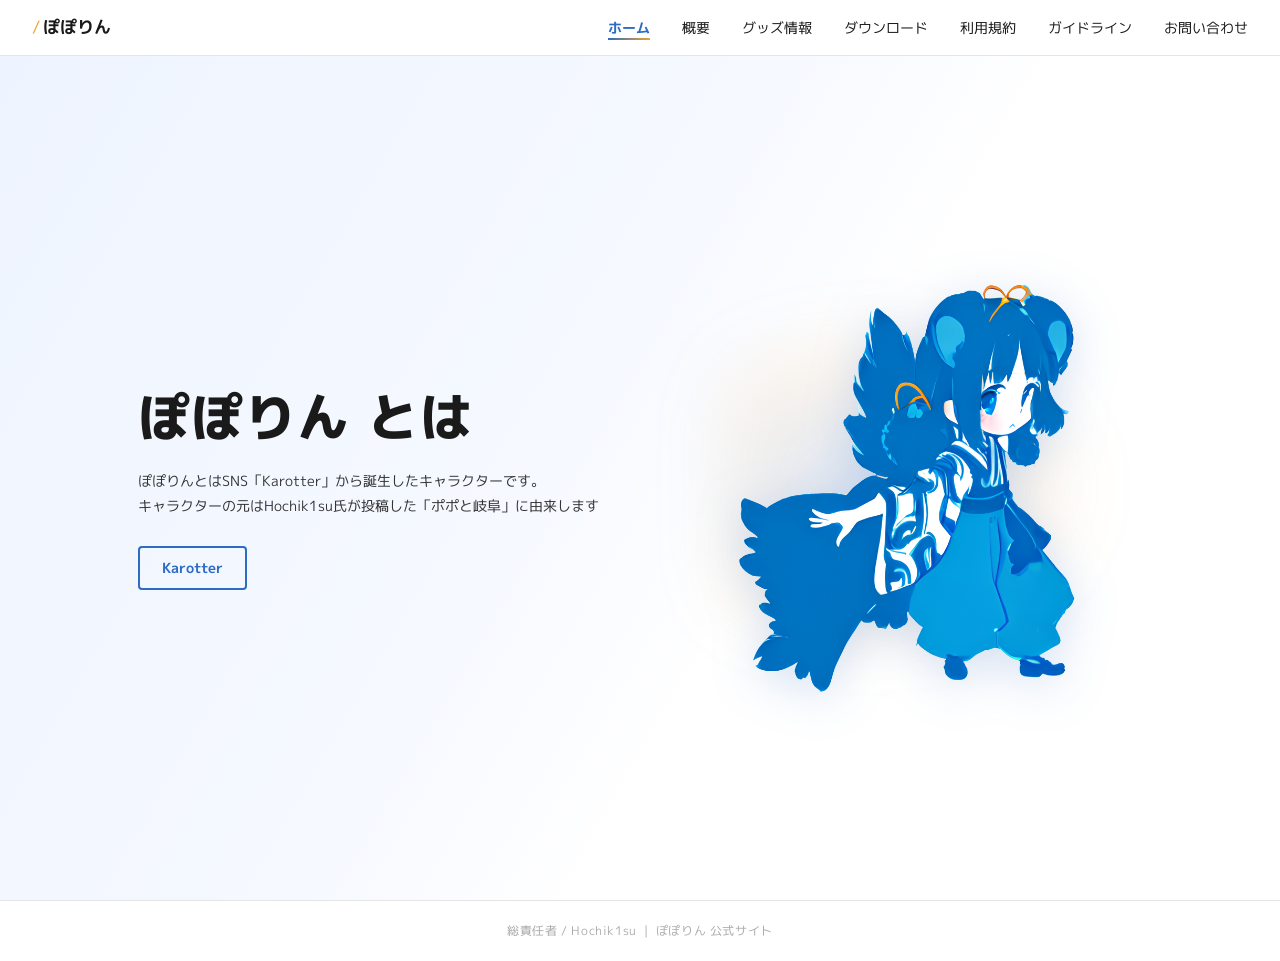
==== index.html @ 58ada75f "ディレクトリ名変更・概要ページ Chapter 2 に画像追加 - スクショコピー/ → 画像/ にディレクトリ名を変更 - index.html・testver/index.html の画像パス参照" ====
<!DOCTYPE html>
<html lang="ja">
<head>
    <meta charset="UTF-8">
    <meta name="viewport" content="width=device-width, initial-scale=1.0">
    <title>ぽぽりん 公式サイト</title>
    <link rel="stylesheet" href="style.css">
    <link rel="preconnect" href="https://fonts.googleapis.com">
    <link rel="preconnect" href="https://fonts.gstatic.com" crossorigin>
    <link href="https://fonts.googleapis.com/css2?family=M+PLUS+1p:wght@400;700;800&display=swap" rel="stylesheet">
</head>
<body>

    <!-- ナビゲーション -->
    <nav class="navbar">
        <div class="nav-logo" data-page="home">
            <span class="slash">/</span>ぽぽりん
        </div>
        <ul class="nav-links">
            <li><a href="#" class="nav-link active" data-page="home">ホーム</a></li>
            <li><a href="#" class="nav-link" data-page="about">概要</a></li>
            <li><a href="#" class="nav-link" data-page="goods">グッズ情報</a></li>
            <li><a href="#" class="nav-link" data-page="download">ダウンロード</a></li>
            <li><a href="#" class="nav-link" data-page="terms">利用規約</a></li>
            <li><a href="#" class="nav-link" data-page="guidelines">ガイドライン</a></li>
            <li><a href="#" class="nav-link" data-page="contact">お問い合わせ</a></li>
        </ul>

        <!-- ハンバーガーボタン（モバイル用） -->
        <button class="hamburger" id="hamburger" aria-label="メニューを開く">
            <span></span>
            <span></span>
            <span></span>
        </button>
    </nav>

    <!-- モバイルメニュー -->
    <div class="mobile-menu" id="mobile-menu">
        <ul>
            <li><a href="#" class="mobile-link" data-page="home">ホーム</a></li>
            <li><a href="#" class="mobile-link" data-page="about">概要</a></li>
            <li><a href="#" class="mobile-link" data-page="goods">グッズ情報</a></li>
            <li><a href="#" class="mobile-link" data-page="download">ダウンロード</a></li>
            <li><a href="#" class="mobile-link" data-page="terms">利用規約</a></li>
            <li><a href="#" class="mobile-link" data-page="guidelines">ガイドライン</a></li>
            <li><a href="#" class="mobile-link" data-page="contact">お問い合わせ</a></li>
        </ul>
    </div>

    <!-- メインコンテンツ -->
    <main>

        <!-- ホームページ -->
        <section id="page-home" class="page active">
            <div class="hero">
                <div class="hero-text">
                    <h1>ぽぽりん とは</h1>
                    <p>
                        ぽぽりんとはSNS「Karotter」から誕生したキャラクターです。<br>
                        キャラクターの元はHochik1su氏が投稿した「ポポと岐阜」に由来します
                    </p>
                    <a href="https://karotter.com/?tab=recommended" class="btn-link" target="_blank" rel="noopener noreferrer">Karotter</a>
                </div>
                <div class="hero-image">
                    <img src="画像/ぽぽりん.png" alt="ぽぽりんのイラスト">
                </div>
            </div>
        </section>

        <!-- 概要ページ -->
        <section id="page-about" class="page">
            <div class="about-container">

                <div class="about-section reveal-section">
                    <h2>ぽぽりん</h2>
                    <hr>
                    <p>
                        岐阜県の穂々神社に住んでいる21歳の女の子！<br>
                        巫女さんのお仕事の片手間に歌を歌っている♪<br>
                        体にはケモ耳と4枚の羽根が付いているよ！羽は飛ぶことはできないけど
                    </p>
                </div>

                <div class="about-section reveal-section">
                    <h2>ポポと岐阜</h2>
                    <hr>
                    <p>
                        SNS「カロッター」でHochik1su氏によって投稿された言葉から生まれた造語！<br>
                        ポポと岐阜が何かそれは誰も知らない...<br>
                        関連語として露炉の犬やナナと長野などがいるよ
                    </p>
                </div>

                <div class="about-section reveal-section">
                    <h2>ぽぽりんUTAU化計画</h2>
                    <hr>
                    <p>
                        「ぽぽりんをUTAUにしようぜ！」ということから始まった計画！<br>
                        紆余曲折を経てなんとか形になった計画！！<br>
                        この計画の一環としてこのHPは作成された！！！！
                    </p>
                </div>

            </div>
        </section>

        <!-- グッズ情報ページ -->
        <section id="page-goods" class="page">
            <div class="empty-page">
                <h2>グッズ情報</h2>
                <hr>
                <p class="empty-text">準備中...</p>
            </div>
        </section>

        <!-- ダウンロードページ -->
        <section id="page-download" class="page">
            <div class="empty-page">
                <h2>ダウンロード</h2>
                <hr>
                <p class="empty-text">準備中...</p>
            </div>
        </section>

        <!-- 利用規約ページ -->
        <section id="page-terms" class="page">
            <div class="terms-container">
                <h2>音声利用規約</h2>
                <hr>

                <!-- 要約 -->
                <div class="terms-summary reveal-section">
                    <p class="terms-summary-lead">以下はぽぽりんUTAU音源の利用規約の要約です。<br>本音源のダウンロードまたは使用をもって、利用規約に同意したものとみなされます。</p>

                    <div class="terms-rows">
                        <div class="terms-row terms-row--ok">
                            <div class="terms-row-head">
                                <span class="terms-row-symbol">○</span>
                                <span class="terms-row-title">できること</span>
                            </div>
                            <ul>
                                <li>個人・商用問わず楽曲制作・公開・頒布</li>
                                <li>YouTube等の動画配信プラットフォームへの投稿・広告収益化</li>
                                <li>Spotify・Apple Music・SoundCloud等への配信・販売</li>
                                <li>その他、楽曲・創作物による収益化全般</li>
                                <li>音楽制作上の一般的な調声・エフェクト処理</li>
                            </ul>
                        </div>
                        <div class="terms-row terms-row--ng">
                            <div class="terms-row-head">
                                <span class="terms-row-symbol">×</span>
                                <span class="terms-row-title">できないこと</span>
                            </div>
                            <ul>
                                <li>音源データ（全部または一部）の改変・二次配布・販売・レンタル</li>
                                <li>他のUTAUエンジン・音声合成ソフトウェアへの移植・変換</li>
                                <li>AI学習データとしての利用</li>
                                <li>誹謗中傷・差別・ヘイトスピーチを含むコンテンツへの使用</li>
                                <li>児童ポルノ・犯罪助長・政治プロパガンダ等、違法または公序良俗に反する使用</li>
                            </ul>
                        </div>
                        <div class="terms-row terms-row--note">
                            <div class="terms-row-head">
                                <span class="terms-row-symbol">★</span>
                                <span class="terms-row-title">お願い</span>
                            </div>
                            <ul>
                                <li>楽曲公開時は動画説明欄・音源メタデータ等に「ぽぽりん」とクレジット記載を推奨</li>
                                <li>制作した楽曲の著作権は制作者に帰属（音源の知的財産権は開発者に帰属）</li>
                                <li>規約は随時変更される場合があります。最新版は配布ページでご確認ください</li>
                                <li>不明点・相談は開発者の公式連絡先（お問い合わせ）までご連絡ください</li>
                            </ul>
                        </div>
                    </div>
                </div>

                <!-- 全文ダウンロード -->
                <div class="terms-download reveal-section">
                    <p class="terms-download-text">詳細な規約全文はこちらからご確認いただけます。</p>
                    <a href="UTAU音源「ぽぽりん」利用規約.pdf" download class="btn-download">
                        <span class="btn-download-icon">↓</span>
                        利用規約全文をダウンロード（PDF）
                    </a>
                </div>

            </div>
        </section>

        <!-- 画像ガイドラインページ -->
        <section id="page-guidelines" class="page">
            <div class="guideline-container">
                <h2>画像ガイドライン</h2>
                <hr>

                <!-- 要約 -->
                <div class="terms-summary reveal-section">
                    <p class="terms-summary-lead">以下はぽぽりんキャラクター画像の利用規約・二次創作ガイドラインの要約です。<br>画像の利用または二次創作をもって、本ガイドラインに同意したものとみなされます。</p>

                    <div class="terms-rows">
                        <div class="terms-row terms-row--ok">
                            <div class="terms-row-head">
                                <span class="terms-row-symbol">○</span>
                                <span class="terms-row-title">できること</span>
                            </div>
                            <ul>
                                <li>二次創作（ファンアート・マンガ・写真加工など）の制作・公開・配布</li>
                                <li>動画制作（MMD動画・アニメーションなど）</li>
                                <li>非営利での同人誌頒布・グッズ企画（個人的な範囲）</li>
                                <li>SNS・創作サイト・動画プラットフォームへの投稿</li>
                            </ul>
                        </div>
                        <div class="terms-row terms-row--ng">
                            <div class="terms-row-head">
                                <span class="terms-row-symbol">×</span>
                                <span class="terms-row-title">できないこと</span>
                            </div>
                            <ul>
                                <li>許可なき商用利用（販売・広告・営利目的）</li>
                                <li>犯罪行為・暴力・虐待・詐欺などを助長する内容への使用</li>
                                <li>政治目的（特定政党の支持・反対・選挙運動）への利用</li>
                                <li>実在人物への誹謗中傷・個人情報の悪用・名誉毀損・肖像権侵害</li>
                            </ul>
                        </div>
                        <div class="terms-row terms-row--note">
                            <div class="terms-row-head">
                                <span class="terms-row-symbol">★</span>
                                <span class="terms-row-title">お願い</span>
                            </div>
                            <ul>
                                <li>作品内または説明欄に「ぽぽりん」とクレジット表記をお願いします</li>
                                <li>キャラクターの外見・性格を大幅に改変することはご遠慮ください</li>
                                <li>R18コンテンツは必ずR18タグ設定とプラットフォームの年齢制限機能をご利用ください</li>
                                <li>クレジット未記載が継続する場合、利用許可を取り消す場合があります</li>
                            </ul>
                        </div>
                    </div>
                </div>

                <!-- 二次創作・注意事項 詳細 -->
                <div class="guideline-details reveal-section">
                    <div class="guideline-detail">
                        <h3>二次創作について</h3>
                        <p>ファンアート・漫画・写真加工・MMD動画・アニメーション・同人誌（非営利頒布）・グッズ企画（非営利・個人的範囲）など幅広い二次創作を歓迎します。</p>
                        <p class="guideline-r18">成人向け（R18）コンテンツを含む場合は、必ずR18タグの設定・プラットフォームの年齢制限機能の利用・作品冒頭への注意喚起を行ってください。</p>
                    </div>
                    <div class="guideline-detail">
                        <h3>作品公開・改変・クレジット</h3>
                        <ul>
                            <li><strong>公開：</strong>SNS・創作サイト・動画プラットフォームへの投稿は自由です。ぽぽりんのキャラクターを使用していることを明記してください。</li>
                            <li><strong>改変：</strong>外見・性格を大幅に変えることはご遠慮ください。元のキャラクターの魅力が損なわれない範囲での創作をお願いします。</li>
                            <li><strong>クレジット：</strong>「ぽぽりん」という表記と元作品への参照を作品内または説明欄に記載してください。</li>
                        </ul>
                    </div>
                </div>

                <!-- 営利利用・免責 -->
                <div class="guideline-details reveal-section">
                    <div class="guideline-detail">
                        <h3>営利利用をご希望の方へ</h3>
                        <p>ぽぽりんのキャラクターを使用した商品販売・広告利用など営利目的でのご使用は、別途許可申請が必要です。お問い合わせページよりご連絡ください。</p>
                    </div>
                    <div class="guideline-detail">
                        <h3>免責事項</h3>
                        <p>本ガイドラインに基づき制作された作品によるトラブルについて、開発者は責任を負いません。ユーザー間のトラブルは当事者間で解決してください。本ガイドラインは予告なく変更される場合があります。</p>
                    </div>
                </div>

                <!-- 全文ダウンロード -->
                <div class="terms-download reveal-section">
                    <p class="terms-download-text">詳細なガイドライン全文はこちらからご確認いただけます。</p>
                    <a href="ぽぽりん画像ガイドライン.pdf" download class="btn-download">
                        <span class="btn-download-icon">↓</span>
                        画像ガイドライン全文をダウンロード（PDF）
                    </a>
                </div>

            </div>
        </section>

        <!-- お問い合わせページ -->
        <section id="page-contact" class="page">
            <div class="contact-page">
                <h2>お問い合わせ</h2>
                <hr>
                <p class="contact-lead">ご質問・ご依頼・ご相談はメールまたはSNSよりお気軽にどうぞ。</p>

                <div class="contact-cards reveal-section">
                    <a href="mailto:poporin10620@gmail.com" class="contact-card">
                        <div class="contact-card-icon">
                            <svg viewBox="0 0 24 24" fill="none" xmlns="http://www.w3.org/2000/svg">
                                <rect x="2" y="4" width="20" height="16" rx="3" stroke="currentColor" stroke-width="1.8"/>
                                <path d="M2 8l10 7 10-7" stroke="currentColor" stroke-width="1.8" stroke-linejoin="round"/>
                            </svg>
                        </div>
                        <div class="contact-card-body">
                            <span class="contact-card-label">メール</span>
                            <span class="contact-card-value">poporin10620@gmail.com</span>
                        </div>
                        <span class="contact-card-arrow">→</span>
                    </a>

                    <a href="https://karotter.com/profile/popotogihu" target="_blank" rel="noopener" class="contact-card">
                        <div class="contact-card-icon">
                            <svg viewBox="0 0 24 24" fill="none" xmlns="http://www.w3.org/2000/svg">
                                <circle cx="12" cy="12" r="9" stroke="currentColor" stroke-width="1.8"/>
                                <ellipse cx="12" cy="12" rx="4" ry="9" stroke="currentColor" stroke-width="1.8"/>
                                <path d="M3 12h18" stroke="currentColor" stroke-width="1.8"/>
                                <path d="M3 8h18M3 16h18" stroke="currentColor" stroke-width="1.4" stroke-dasharray="2 2"/>
                            </svg>
                        </div>
                        <div class="contact-card-body">
                            <span class="contact-card-label">SNS（Karotter）</span>
                            <span class="contact-card-value">karotter.com/profile/popotogihu</span>
                        </div>
                        <span class="contact-card-arrow">→</span>
                    </a>
                </div>
            </div>
        </section>

    </main>

    <footer class="site-footer">
        <p>総責任者 / Hochik1su &nbsp;|&nbsp; ぽぽりん 公式サイト</p>
    </footer>

    <script src="script.js"></script>
</body>
</html>
---- style.css ----
/* ===========================
   カラー変数
=========================== */
:root {
    --blue:        #2d6bc4;
    --orange:      #f0a030;
    --grad:        linear-gradient(90deg, var(--blue), var(--orange));
    --grad-fade:   linear-gradient(90deg, transparent, var(--blue) 25%, var(--orange) 75%, transparent);
}

/* ===========================
   リセット・ベーススタイル
=========================== */
*, *::before, *::after {
    box-sizing: border-box;
    margin: 0;
    padding: 0;
}

html {
    scroll-behavior: smooth;
    overflow-x: hidden;
}

body {
    font-family: 'M PLUS 1p', sans-serif;
    background-color: #ffffff;
    color: #1a1a1a;
    line-height: 1.7;
    font-size: 15px;
    overflow-x: hidden;
}

/* ===========================
   ナビゲーション
=========================== */
.navbar {
    position: fixed;
    top: 0;
    left: 0;
    width: 100%;
    height: 56px;
    background-color: #ffffff;
    border-bottom: 1px solid #e5e5e5;
    display: flex;
    align-items: center;
    justify-content: space-between;
    padding: 0 32px;
    z-index: 1000;
    transition: background 0.3s ease, box-shadow 0.3s ease, border-color 0.3s ease;
}

.navbar.scrolled {
    background: rgba(255, 255, 255, 0.72);
    backdrop-filter: blur(14px);
    -webkit-backdrop-filter: blur(14px);
    border-bottom-color: rgba(229, 229, 229, 0.5);
    box-shadow: 0 4px 24px rgba(0, 0, 0, 0.06);
}

.nav-logo {
    font-size: 17px;
    font-weight: 700;
    color: #1a1a1a;
    cursor: pointer;
    display: flex;
    align-items: center;
    gap: 2px;
    user-select: none;
}

.nav-logo .slash {
    color: var(--orange);
    font-weight: 400;
}

.nav-logo:hover .slash {
    color: var(--blue);
    transition: color 0.2s;
}

.nav-links {
    list-style: none;
    display: flex;
    align-items: center;
    gap: 32px;
}

.nav-link {
    text-decoration: none;
    color: #1a1a1a;
    font-size: 14px;
    font-weight: 400;
    position: relative;
    padding-bottom: 3px;
    transition: color 0.2s;
}

.nav-link::after {
    content: '';
    position: absolute;
    bottom: 0;
    left: 0;
    width: 0;
    height: 1.5px;
    background: var(--grad);
    transition: width 0.25s ease;
}

.nav-link:hover {
    color: #2d6bc4;
}

.nav-link:hover::after,
.nav-link.active::after {
    width: 100%;
}

.nav-link.active {
    color: #2d6bc4;
    font-weight: 700;
}

/* ハンバーガー（モバイル用） */
.hamburger {
    display: none;
    flex-direction: column;
    justify-content: center;
    gap: 5px;
    background: none;
    border: none;
    cursor: pointer;
    padding: 4px;
}

.hamburger span {
    display: block;
    width: 24px;
    height: 2px;
    background-color: #1a1a1a;
    border-radius: 2px;
    transition: transform 0.25s, opacity 0.25s;
}

.hamburger.open span:nth-child(1) {
    transform: translateY(7px) rotate(45deg);
}

.hamburger.open span:nth-child(2) {
    opacity: 0;
}

.hamburger.open span:nth-child(3) {
    transform: translateY(-7px) rotate(-45deg);
}

/* モバイルメニュー */
.mobile-menu {
    display: none;
    position: fixed;
    top: 56px;
    left: 0;
    width: 100%;
    background-color: #ffffff;
    border-bottom: 1px solid #e5e5e5;
    z-index: 999;
    padding: 16px 0;
}

.mobile-menu.open {
    display: block;
}

.mobile-menu ul {
    list-style: none;
}

.mobile-link {
    display: block;
    text-decoration: none;
    color: #1a1a1a;
    font-size: 15px;
    padding: 12px 32px;
    transition: background-color 0.15s, color 0.15s;
}

.mobile-link:hover,
.mobile-link.active {
    background-color: #f0f5ff;
    color: #2d6bc4;
}

/* ===========================
   ページ共通
=========================== */
main {
    margin-top: 56px;
    min-height: calc(100vh - 56px);
}

.page {
    display: none;
}

.page.active {
    display: block;
    animation: slideInRight 0.35s ease forwards;
}

.page.active[data-dir="left"] {
    animation: slideInLeft 0.35s ease forwards;
}

.page.page-exit {
    display: block;
    animation: pageExit 0.16s ease forwards;
    pointer-events: none;
}

@keyframes slideInRight {
    from { opacity: 0; transform: translateX(40px); }
    to   { opacity: 1; transform: translateX(0); }
}

@keyframes slideInLeft {
    from { opacity: 0; transform: translateX(-40px); }
    to   { opacity: 1; transform: translateX(0); }
}

@keyframes pageExit {
    from { opacity: 1; }
    to   { opacity: 0; }
}

/* ===========================
   セクション reveal
=========================== */
.reveal-section {
    opacity: 0;
    transform: translateY(22px);
    transition: opacity 0.55s ease, transform 0.55s ease;
}

.reveal-section.revealed {
    opacity: 1;
    transform: translateY(0);
}

/* ===========================
   ホームページ
=========================== */
#page-home {
    background: linear-gradient(120deg, #eef4ff 0%, #f6f9ff 45%, #ffffff 60%);
}

.hero {
    display: flex;
    align-items: center;
    justify-content: space-between;
    max-width: 1100px;
    margin: 0 auto;
    padding: 60px 48px 40px;
    min-height: calc(100vh - 56px);
    min-height: calc(100dvh - 56px); /* iOS Safari対応 */
    gap: 40px;
}

.hero-text {
    flex: 1;
    max-width: 480px;
}

.hero-text h1 {
    font-size: 52px;
    font-weight: 800;
    margin-bottom: 20px;
    color: #1a1a1a;
    letter-spacing: 0.02em;
    line-height: 1.2;
}

.hero-text p {
    font-size: 14px;
    color: #333333;
    line-height: 1.8;
    margin-bottom: 28px;
}

.btn-link {
    display: inline-block;
    text-decoration: none;
    color: var(--blue);
    font-weight: 700;
    font-size: 14px;
    border: 2px solid var(--blue);
    background: transparent;
    padding: 8px 22px;
    border-radius: 4px;
    transition: background 0.2s, color 0.2s, border-color 0.2s;
}

.btn-link:hover {
    background: var(--orange);
    border-color: var(--orange);
    color: #ffffff;
}

.hero-image {
    flex: 1;
    display: flex;
    justify-content: center;
    align-items: center;
    max-width: 500px;
    position: relative;
}

.hero-image::before {
    content: '';
    position: absolute;
    width: 75%;
    height: 75%;
    top: 50%;
    left: 50%;
    transform: translate(-50%, -50%);
    background: radial-gradient(ellipse at 40% 50%,
        rgba(45, 107, 196, 0.18) 0%,
        rgba(240, 160, 48, 0.10) 55%,
        transparent 75%);
    filter: blur(32px);
    z-index: 0;
    pointer-events: none;
}

.hero-image img {
    position: relative;
    z-index: 1;
    width: 100%;
    max-width: 420px;
    height: auto;
    object-fit: contain;
    filter: drop-shadow(0 8px 24px rgba(45, 107, 196, 0.2));
    animation: float 4s ease-in-out infinite;
}

@keyframes float {
    0%, 100% { transform: translateY(0); }
    50%       { transform: translateY(-10px); }
}

/* ===========================
   概要ページ
=========================== */
.about-container {
    max-width: 860px;
    margin: 0 auto;
    padding: 60px 48px 80px;
    counter-reset: section-counter;
}

.about-section {
    margin-bottom: 0;
    padding: 56px 48px;
    margin-left: -48px;
    margin-right: -48px;
    counter-increment: section-counter;
}

.about-section:nth-child(even) {
    background: #f7f8fb;
}

.about-section h2 {
    font-size: 56px;
    font-weight: 800;
    text-align: center;
    margin-bottom: 20px;
    color: #1a1a1a;
    letter-spacing: 0.04em;
    line-height: 1.2;
}

.about-section h2::before {
    content: '0' counter(section-counter);
    display: block;
    font-size: 11px;
    font-weight: 800;
    color: var(--blue);
    letter-spacing: 0.35em;
    margin-bottom: 10px;
    opacity: 0.45;
}

.about-section hr {
    border: none;
    height: 2px;
    background: var(--grad);
    width: 64px;
    margin: 0 auto 28px;
    position: relative;
    overflow: visible;
}

.about-section hr::before {
    content: '◆';
    position: absolute;
    left: 50%;
    top: 50%;
    transform: translate(-50%, -50%);
    font-size: 7px;
    color: var(--orange);
    background: #ffffff;
    padding: 0 5px;
    line-height: 1;
}

.about-section:nth-child(even) hr::before {
    background: #f7f8fb;
}

.about-section p {
    font-size: 14px;
    text-align: center;
    color: #333333;
    line-height: 2;
}

/* ===========================
   空白ページ（準備中）
=========================== */
.empty-page {
    max-width: 860px;
    margin: 0 auto;
    padding: 60px 48px 80px;
}

.empty-page h2 {
    font-size: 56px;
    font-weight: 800;
    text-align: center;
    margin-bottom: 20px;
    color: #1a1a1a;
    letter-spacing: 0.04em;
    line-height: 1.2;
}

.empty-page hr {
    border: none;
    height: 2px;
    background: var(--grad);
    width: 64px;
    margin: 0 auto 48px;
    position: relative;
    overflow: visible;
}

.empty-page hr::before {
    content: '◆';
    position: absolute;
    left: 50%;
    top: 50%;
    transform: translate(-50%, -50%);
    font-size: 7px;
    color: var(--orange);
    background: #fff;
    padding: 0 5px;
    line-height: 1;
}

.empty-text {
    text-align: center;
    font-size: 15px;
    color: #aaaaaa;
    letter-spacing: 0.05em;
}

/* ===========================
   お問い合わせページ
=========================== */
.contact-page {
    max-width: 860px;
    margin: 0 auto;
    padding: 60px 48px 80px;
}

.contact-page h2 {
    font-size: 56px;
    font-weight: 800;
    text-align: center;
    margin-bottom: 20px;
    color: #1a1a1a;
    letter-spacing: 0.04em;
    line-height: 1.2;
}

.contact-page hr {
    border: none;
    height: 2px;
    background: var(--grad);
    width: 64px;
    margin: 0 auto 32px;
    position: relative;
    overflow: visible;
}

.contact-page hr::before {
    content: '◆';
    position: absolute;
    left: 50%;
    top: 50%;
    transform: translate(-50%, -50%);
    font-size: 7px;
    color: var(--orange);
    background: #fff;
    padding: 0 5px;
    line-height: 1;
}

.contact-lead {
    text-align: center;
    font-size: 15px;
    color: #666;
    margin-bottom: 52px;
    letter-spacing: 0.04em;
}

.contact-cards {
    display: flex;
    flex-direction: column;
    gap: 18px;
    max-width: 560px;
    margin: 0 auto;
}

.contact-card {
    display: flex;
    align-items: center;
    gap: 20px;
    padding: 22px 28px;
    border-radius: 14px;
    border: 1.5px solid #e8e8e8;
    background: #fff;
    text-decoration: none;
    transition: transform 0.22s ease, box-shadow 0.22s ease, border-color 0.22s ease;
    position: relative;
    overflow: hidden;
}

.contact-card::before {
    content: '';
    position: absolute;
    left: 0; top: 0; bottom: 0;
    width: 4px;
    background: var(--grad);
    border-radius: 4px 0 0 4px;
}

.contact-card:hover {
    transform: translateY(-4px);
    box-shadow: 0 10px 32px rgba(45, 107, 196, 0.13);
    border-color: #c8d8f5;
}

.contact-card-icon {
    width: 52px;
    height: 52px;
    border-radius: 50%;
    background: linear-gradient(135deg, #eef3fc 0%, #fef6eb 100%);
    display: flex;
    align-items: center;
    justify-content: center;
    flex-shrink: 0;
    color: var(--blue);
}

.contact-card-icon svg {
    width: 24px;
    height: 24px;
}

.contact-card-body {
    flex: 1;
    display: flex;
    flex-direction: column;
    gap: 5px;
    min-width: 0;
}

.contact-card-label {
    font-size: 11px;
    font-weight: 700;
    color: var(--blue);
    letter-spacing: 0.1em;
    text-transform: uppercase;
}

.contact-card-value {
    font-size: 15px;
    color: #1a1a1a;
    font-weight: 500;
    word-break: break-all;
}

.contact-card-arrow {
    font-size: 18px;
    color: #ccc;
    transition: color 0.22s ease, transform 0.22s ease;
    flex-shrink: 0;
}

.contact-card:hover .contact-card-arrow {
    color: var(--blue);
    transform: translateX(5px);
}

/* ===========================
   利用規約ページ
=========================== */
.terms-container {
    max-width: 860px;
    margin: 0 auto;
    padding: 60px 48px 80px;
}

.terms-container > h2 {
    font-size: 56px;
    font-weight: 800;
    text-align: center;
    margin-bottom: 20px;
    color: #1a1a1a;
    letter-spacing: 0.04em;
    line-height: 1.2;
}

.terms-container > hr {
    border: none;
    height: 2px;
    background: var(--grad);
    width: 64px;
    margin: 0 auto 48px;
    position: relative;
    overflow: visible;
}

.terms-container > hr::before {
    content: '◆';
    position: absolute;
    left: 50%;
    top: 50%;
    transform: translate(-50%, -50%);
    font-size: 7px;
    color: var(--orange);
    background: #fff;
    padding: 0 5px;
    line-height: 1;
}

.terms-section {
    margin-bottom: 40px;
}

.terms-section h3 {
    font-size: 16px;
    font-weight: 700;
    color: #1a1a1a;
    margin-bottom: 14px;
    padding-bottom: 6px;
    border-bottom: 1px solid #e8e8e8;
}

.terms-section ul {
    list-style: none;
    padding: 0;
    display: flex;
    flex-direction: column;
    gap: 10px;
}

.terms-section ul li {
    font-size: 14px;
    color: #333333;
    line-height: 1.8;
    padding-left: 16px;
    position: relative;
}

.terms-section ul li::before {
    content: '・';
    position: absolute;
    left: 0;
    color: var(--orange);
}

/* ===========================
   利用規約 要約
=========================== */
.terms-summary-lead {
    text-align: center;
    font-size: 14px;
    color: #555;
    line-height: 1.9;
    margin-bottom: 36px;
}

/* 縦並び3行 */
.terms-rows {
    display: flex;
    flex-direction: column;
    margin-bottom: 52px;
    border: 1px solid #e2e2e2;
    border-radius: 8px;
    overflow: hidden;
}

.terms-row {
    display: grid;
    grid-template-columns: 110px 1fr;
    border-bottom: 1px solid #e2e2e2;
}

.terms-row:last-child {
    border-bottom: none;
}

/* カラー */
.terms-row--ok   { --c: var(--blue); }
.terms-row--ng   { --c: var(--orange); }
.terms-row--note { --c: #555; }

/* 左ラベル列 */
.terms-row-head {
    display: flex;
    flex-direction: column;
    align-items: center;
    justify-content: center;
    gap: 6px;
    padding: 24px 12px;
    border-right: 1px solid #e2e2e2;
    border-left: 4px solid var(--c);
    background: #fafafa;
}

.terms-row-symbol {
    font-size: 20px;
    font-weight: 800;
    color: var(--c);
    line-height: 1;
}

.terms-row-title {
    font-size: 11px;
    font-weight: 800;
    color: var(--c);
    letter-spacing: 0.1em;
    text-align: center;
}

/* 右コンテンツ列 */
.terms-row ul {
    list-style: none;
    padding: 20px 24px;
    display: flex;
    flex-direction: column;
    gap: 9px;
    margin: 0;
}

.terms-row ul li {
    font-size: 13.5px;
    color: #333;
    line-height: 1.7;
    padding-left: 16px;
    position: relative;
}

.terms-row ul li::before {
    content: '–';
    position: absolute;
    left: 0;
    color: var(--c);
    font-weight: 700;
}

/* モバイル：ラベルを上に */
@media (max-width: 600px) {
    .terms-row {
        grid-template-columns: 1fr;
    }

    .terms-row-head {
        flex-direction: row;
        justify-content: flex-start;
        padding: 12px 16px;
        border-right: none;
        border-left: 4px solid var(--c);
        border-bottom: 1px solid #e2e2e2;
        gap: 10px;
    }

    .terms-row-symbol {
        font-size: 16px;
    }

    .terms-row-title {
        font-size: 12px;
    }
}

/* ダウンロードエリア */
.terms-download {
    text-align: center;
    padding: 36px 0 8px;
    border-top: 1px solid #ebebeb;
}

.terms-download-text {
    font-size: 14px;
    color: #666;
    margin-bottom: 20px;
}

.btn-download {
    display: inline-flex;
    align-items: center;
    gap: 10px;
    text-decoration: none;
    color: var(--blue);
    font-weight: 700;
    font-size: 14px;
    background: #fff;
    padding: 13px 32px;
    border-radius: 6px;
    border: 2px solid var(--blue);
    transition: background 0.2s, color 0.2s, transform 0.2s;
}

.btn-download:hover {
    background: var(--blue);
    color: #fff;
    transform: translateY(-2px);
}

.btn-download-icon {
    font-size: 16px;
    font-weight: 900;
}

/* モバイル：カードを縦並びに */
@media (max-width: 768px) {
    .terms-summary-grid {
        grid-template-columns: 1fr;
        gap: 14px;
    }
}

.terms-label {
    font-weight: 700;
    color: #1a1a1a;
}

.terms-desc {
    font-size: 13px;
    color: #666;
    margin-bottom: 14px;
    padding-left: 4px;
}

.terms-note {
    display: block;
    font-size: 12px;
    color: #888;
    margin-top: 6px;
    padding-left: 1em;
}

/* ===========================
   フッター
=========================== */
.site-footer {
    border-top: 1px solid #e5e5e5;
    padding: 20px 32px;
    text-align: center;
}

.site-footer p {
    font-size: 12px;
    color: #aaa;
    letter-spacing: 0.05em;
}

/* ===========================
   画像ガイドラインページ
=========================== */
.guideline-container {
    max-width: 860px;
    margin: 0 auto;
    padding: 60px 48px 80px;
}

.guideline-container > h2 {
    font-size: 56px;
    font-weight: 800;
    text-align: center;
    margin-bottom: 20px;
    color: #1a1a1a;
    letter-spacing: 0.04em;
    line-height: 1.2;
}

.guideline-container > hr {
    border: none;
    height: 2px;
    background: var(--grad);
    width: 64px;
    margin: 0 auto 48px;
    position: relative;
    overflow: visible;
}

.guideline-container > hr::before {
    content: '◆';
    position: absolute;
    left: 50%;
    top: 50%;
    transform: translate(-50%, -50%);
    font-size: 7px;
    color: var(--orange);
    background: #fff;
    padding: 0 5px;
    line-height: 1;
}

.guideline-details {
    margin-bottom: 40px;
}

.guideline-detail {
    padding: 28px 0;
    border-bottom: 1px solid #ebebeb;
}

.guideline-detail:last-child {
    border-bottom: none;
}

.guideline-detail h3 {
    font-size: 15px;
    font-weight: 700;
    color: #1a1a1a;
    margin-bottom: 14px;
    padding-left: 12px;
    border-left: 3px solid var(--blue);
    line-height: 1.4;
}

.guideline-detail p {
    font-size: 14px;
    color: #444;
    line-height: 1.85;
}

.guideline-detail p + p {
    margin-top: 10px;
}

.guideline-r18 {
    font-size: 13px !important;
    color: #888 !important;
    padding-left: 1.2em;
    position: relative;
}

.guideline-r18::before {
    content: '※';
    position: absolute;
    left: 0;
    color: var(--orange);
    font-weight: 700;
}

.guideline-detail ul {
    list-style: none;
    padding: 0;
    display: flex;
    flex-direction: column;
    gap: 10px;
}

.guideline-detail ul li {
    font-size: 14px;
    color: #444;
    line-height: 1.8;
    padding-left: 16px;
    position: relative;
}

.guideline-detail ul li::before {
    content: '–';
    position: absolute;
    left: 0;
    color: var(--blue);
    font-weight: 700;
}

/* ===========================
   レスポンシブ — タブレット・スマホ（768px以下）
=========================== */
@media (max-width: 768px) {

    /* ナビ */
    .navbar {
        padding: 0 20px;
    }

    .nav-links {
        display: none;
    }

    .hamburger {
        display: flex;
        padding: 8px; /* タップ領域を広く */
    }

    /* ホーム */
    .hero {
        flex-direction: column-reverse;
        padding: 28px 20px 40px;
        min-height: auto;
        gap: 16px;
        text-align: center;
    }

    .hero-text {
        max-width: 100%;
        text-align: center;
    }

    .hero-text h1 {
        font-size: 36px;
    }

    .hero-text p {
        font-size: 13.5px;
    }

    .hero-image {
        max-width: 240px;
        margin: 0 auto;
    }

    .hero-image img {
        max-width: 220px;
    }

    .btn-link {
        padding: 10px 28px; /* タップ領域を広く */
        font-size: 15px;
    }

    /* 概要：ネガティブマージンをモバイル用に修正 */
    .about-container {
        padding: 0 0 48px;
        max-width: 100%;
    }

    .about-section {
        margin-left: 0;
        margin-right: 0;
        padding: 36px 20px;
    }

    .about-section h2 {
        font-size: 34px;
    }

    .about-section p {
        font-size: 13.5px;
    }

    /* 空白ページ */
    .empty-page {
        padding: 40px 20px 60px;
    }

    .empty-page h2 {
        font-size: 34px;
    }

    /* お問い合わせ */
    .contact-page {
        padding: 40px 20px 60px;
    }

    .contact-page h2 {
        font-size: 34px;
    }

    .contact-card {
        padding: 18px 20px;
        gap: 14px;
    }

    .contact-card-icon {
        width: 44px;
        height: 44px;
    }

    .contact-card-icon svg {
        width: 20px;
        height: 20px;
    }

    .contact-card-value {
        font-size: 13.5px;
    }

    /* 利用規約 */
    .terms-container {
        padding: 40px 20px 60px;
    }

    .terms-container > h2 {
        font-size: 34px;
    }

    /* 画像ガイドライン */
    .guideline-container {
        padding: 40px 20px 60px;
    }

    .guideline-container > h2 {
        font-size: 34px;
    }


    .terms-section h3 {
        font-size: 15px;
    }

    .terms-section ul li {
        font-size: 13.5px;
        line-height: 1.75;
    }
}

/* ===========================
   レスポンシブ — 小型スマホ（480px以下）
=========================== */
@media (max-width: 480px) {

    .hero-text h1 {
        font-size: 28px;
    }

    .hero-text p {
        font-size: 13px;
    }

    .hero-image {
        max-width: 200px;
    }

    .hero-image img {
        max-width: 180px;
    }

    .about-section h2,
    .empty-page h2,
    .contact-page h2,
    .terms-container > h2,
    .guideline-container > h2 {
        font-size: 26px;
    }

    .about-section p,
    .terms-section ul li {
        font-size: 13px;
    }

    .nav-logo {
        font-size: 15px;
    }
}
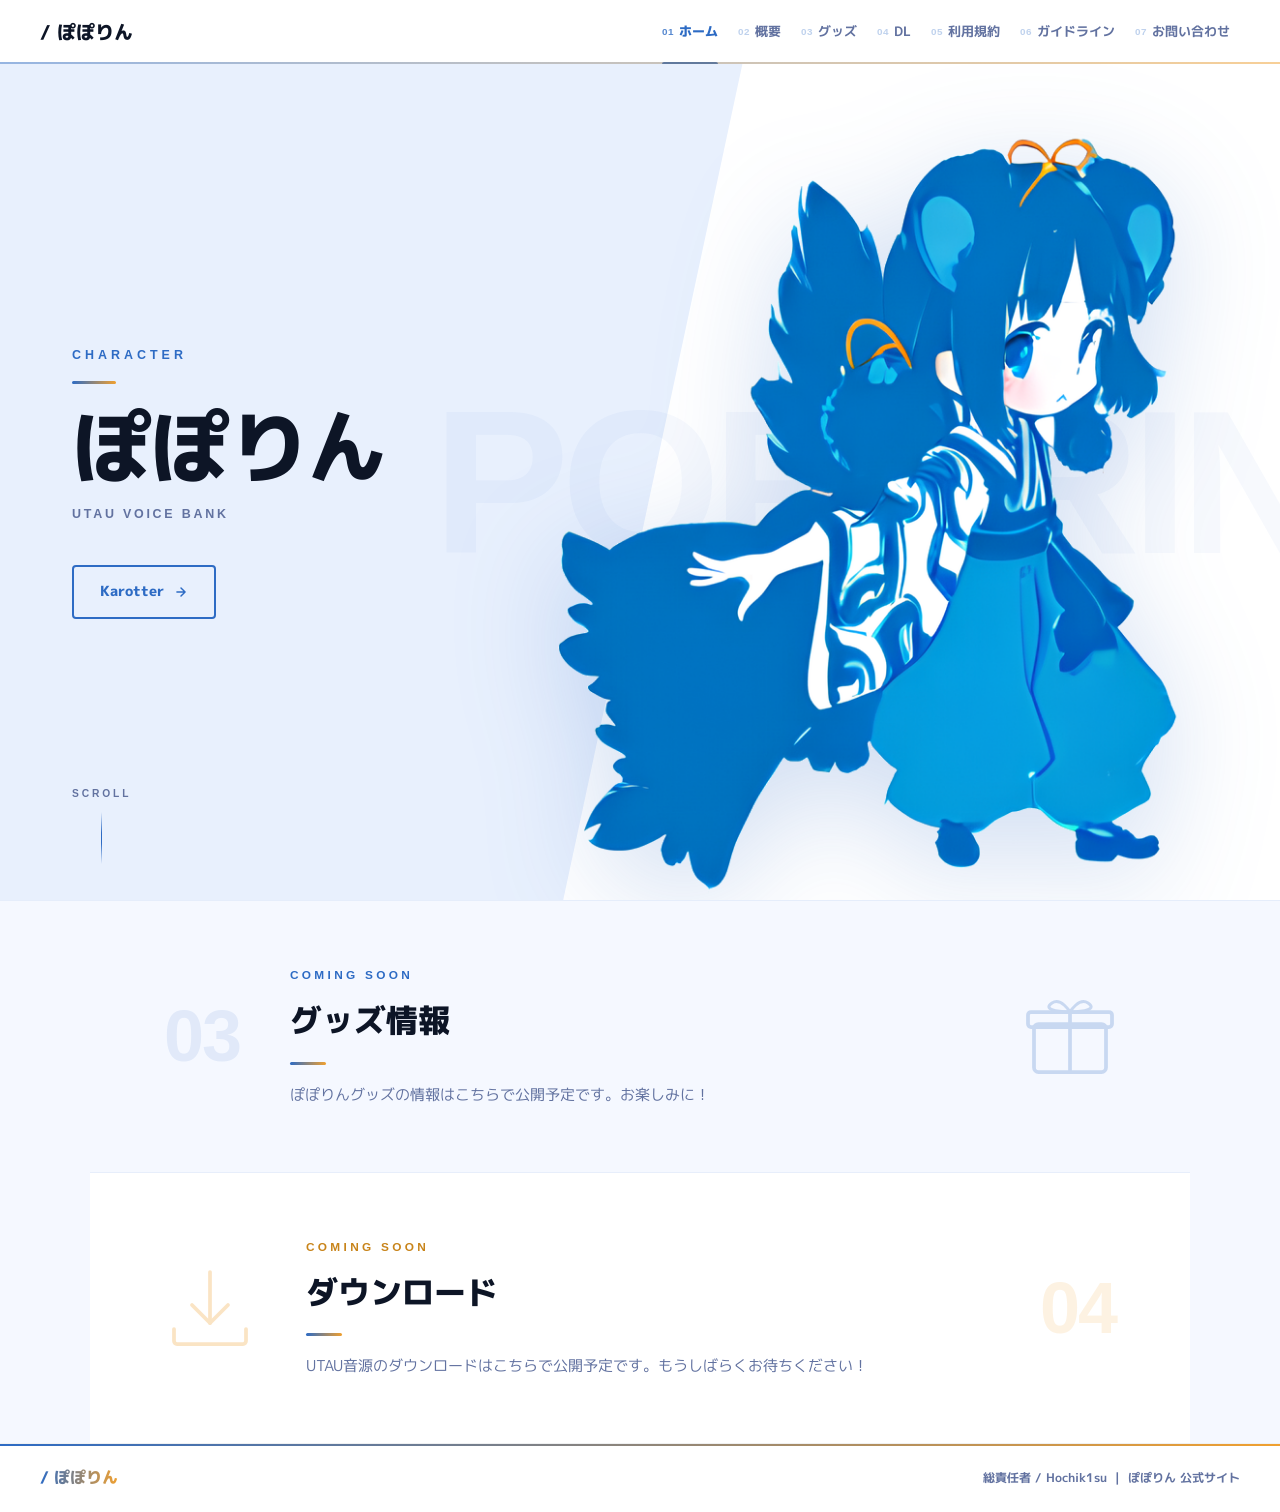
==== commit 57f91ef4: "新デザインをルートに昇格・旧デザインを oldver/ に移管 - testver/ → ルート（index.html / style.css / script.js）に移動 - 旧ルート → old" ====
--- a/index.html
+++ b/index.html
@@ -3,182 +3,347 @@
 <head>
     <meta charset="UTF-8">
     <meta name="viewport" content="width=device-width, initial-scale=1.0">
+    <link rel="icon" href="favicon.ico">
+    <meta http-equiv="Cache-Control" content="no-cache, no-store, must-revalidate">
+    <meta http-equiv="Pragma" content="no-cache">
+    <meta http-equiv="Expires" content="0">
     <title>ぽぽりん 公式サイト</title>
-    <link rel="stylesheet" href="style.css">
+    <link rel="stylesheet" href="style.css?v=20260510b">
     <link rel="preconnect" href="https://fonts.googleapis.com">
     <link rel="preconnect" href="https://fonts.gstatic.com" crossorigin>
-    <link href="https://fonts.googleapis.com/css2?family=M+PLUS+1p:wght@400;700;800&display=swap" rel="stylesheet">
+    <link href="https://fonts.googleapis.com/css2?family=Barlow+Condensed:wght@700;800&family=M+PLUS+1p:wght@400;700;800&display=swap" rel="stylesheet">
 </head>
 <body>
 
-    <!-- ナビゲーション -->
-    <nav class="navbar">
-        <div class="nav-logo" data-page="home">
-            <span class="slash">/</span>ぽぽりん
-        </div>
-        <ul class="nav-links">
-            <li><a href="#" class="nav-link active" data-page="home">ホーム</a></li>
-            <li><a href="#" class="nav-link" data-page="about">概要</a></li>
-            <li><a href="#" class="nav-link" data-page="goods">グッズ情報</a></li>
-            <li><a href="#" class="nav-link" data-page="download">ダウンロード</a></li>
-            <li><a href="#" class="nav-link" data-page="terms">利用規約</a></li>
-            <li><a href="#" class="nav-link" data-page="guidelines">ガイドライン</a></li>
-            <li><a href="#" class="nav-link" data-page="contact">お問い合わせ</a></li>
+    <!-- ナビゲーション（数字付きリンク） -->
+    <nav class="kv-nav" id="kv-nav">
+        <span class="kv-nav__logo" data-page="home">/&nbsp;ぽぽりん</span>
+        <ul class="kv-nav__links">
+            <li><a href="#" class="kv-nav__item active" data-page="home"><span class="kv-nav__num">01</span>ホーム</a></li>
+            <li><a href="#" class="kv-nav__item" data-page="about"><span class="kv-nav__num">02</span>概要</a></li>
+            <li><a href="#" class="kv-nav__item" data-page="goods"><span class="kv-nav__num">03</span>グッズ</a></li>
+            <li><a href="#" class="kv-nav__item" data-page="download"><span class="kv-nav__num">04</span>DL</a></li>
+            <li><a href="#" class="kv-nav__item" data-page="terms"><span class="kv-nav__num">05</span>利用規約</a></li>
+            <li><a href="#" class="kv-nav__item" data-page="guidelines"><span class="kv-nav__num">06</span>ガイドライン</a></li>
+            <li><a href="#" class="kv-nav__item" data-page="contact"><span class="kv-nav__num">07</span>お問い合わせ</a></li>
         </ul>
-
-        <!-- ハンバーガーボタン（モバイル用） -->
-        <button class="hamburger" id="hamburger" aria-label="メニューを開く">
-            <span></span>
-            <span></span>
-            <span></span>
+        <button class="kv-nav__hamburger" id="hamburger" aria-label="メニューを開く">
+            <span></span><span></span><span></span>
         </button>
     </nav>
 
-    <!-- モバイルメニュー -->
-    <div class="mobile-menu" id="mobile-menu">
-        <ul>
-            <li><a href="#" class="mobile-link" data-page="home">ホーム</a></li>
-            <li><a href="#" class="mobile-link" data-page="about">概要</a></li>
-            <li><a href="#" class="mobile-link" data-page="goods">グッズ情報</a></li>
-            <li><a href="#" class="mobile-link" data-page="download">ダウンロード</a></li>
-            <li><a href="#" class="mobile-link" data-page="terms">利用規約</a></li>
-            <li><a href="#" class="mobile-link" data-page="guidelines">ガイドライン</a></li>
-            <li><a href="#" class="mobile-link" data-page="contact">お問い合わせ</a></li>
-        </ul>
+    <!-- 全画面モバイルメニュー -->
+    <div class="fullscreen-menu" id="fullscreen-menu">
+        <button class="fullscreen-menu__close" id="menu-close" aria-label="閉じる">
+            <span></span><span></span>
+        </button>
+        <div class="fullscreen-menu__logo">/&nbsp;ぽぽりん</div>
+        <nav class="fullscreen-menu__nav">
+            <ul>
+                <li><a href="#" class="fmenu-link active" data-page="home"><span class="fmenu-num">01</span><span class="fmenu-label">ホーム</span></a></li>
+                <li><a href="#" class="fmenu-link" data-page="about"><span class="fmenu-num">02</span><span class="fmenu-label">概要</span></a></li>
+                <li><a href="#" class="fmenu-link" data-page="goods"><span class="fmenu-num">03</span><span class="fmenu-label">グッズ情報</span></a></li>
+                <li><a href="#" class="fmenu-link" data-page="download"><span class="fmenu-num">04</span><span class="fmenu-label">ダウンロード</span></a></li>
+                <li><a href="#" class="fmenu-link" data-page="terms"><span class="fmenu-num">05</span><span class="fmenu-label">利用規約</span></a></li>
+                <li><a href="#" class="fmenu-link" data-page="guidelines"><span class="fmenu-num">06</span><span class="fmenu-label">ガイドライン</span></a></li>
+                <li><a href="#" class="fmenu-link" data-page="contact"><span class="fmenu-num">07</span><span class="fmenu-label">お問い合わせ</span></a></li>
+            </ul>
+        </nav>
     </div>
 
-    <!-- メインコンテンツ -->
     <main>
 
         <!-- ホームページ -->
-        <section id="page-home" class="page active">
-            <div class="hero">
-                <div class="hero-text">
-                    <h1>ぽぽりん とは</h1>
-                    <p>
-                        ぽぽりんとはSNS「Karotter」から誕生したキャラクターです。<br>
-                        キャラクターの元はHochik1su氏が投稿した「ポポと岐阜」に由来します
-                    </p>
-                    <a href="https://karotter.com/?tab=recommended" class="btn-link" target="_blank" rel="noopener noreferrer">Karotter</a>
-                </div>
-                <div class="hero-image">
-                    <img src="画像/ぽぽりん.png" alt="ぽぽりんのイラスト">
-                </div>
+        <section id="page-home" class="scene scene-kv active">
+            <div class="kv">
+                <!-- 対角スプリット背景 -->
+                <div class="kv__split" aria-hidden="true"></div>
+                <!-- ウォーターマーク -->
+                <div class="kv__watermark" aria-hidden="true">POPORIN</div>
+
+                <!-- コピーテキスト（左側） -->
+                <div class="kv__copy">
+                    <p class="kv__copy-sub">CHARACTER</p>
+                    <div class="kv__copy-rule"></div>
+                    <h1 class="kv__copy-title">ぽぽりん</h1>
+                    <p class="kv__copy-tag">UTAU VOICE BANK</p>
+                    <a href="https://karotter.com/?tab=recommended" class="kv-btn" target="_blank" rel="noopener noreferrer">
+                        <span>Karotter</span>
+                        <svg width="14" height="14" viewBox="0 0 24 24" fill="none" stroke="currentColor" stroke-width="2.5" stroke-linecap="round" stroke-linejoin="round" aria-hidden="true"><path d="M5 12h14M12 5l7 7-7 7"/></svg>
+                    </a>
+                </div>
+
+                <!-- キャラクター画像 -->
+                <div class="kv__char">
+                    <div class="kv__char-float">
+                        <img src="画像/ぽぽりん.png" alt="ぽぽりんのイラスト">
+                    </div>
+                </div>
+
+                <!-- スクロールインジケーター -->
+                <div class="kv__scroll" aria-hidden="true">
+                    <span class="kv__scroll-text">SCROLL</span>
+                    <span class="kv__scroll-line"></span>
+                </div>
+
+                <!-- スワイプヒント（モバイルのみ） -->
+                <div class="kv__swipe-hint" aria-hidden="true">
+                    <div class="kv__swipe-hint-arrows">
+                        <svg width="18" height="18" viewBox="0 0 24 24" fill="none" stroke="currentColor" stroke-width="2.5" stroke-linecap="round" stroke-linejoin="round"><polyline points="15 18 9 12 15 6"/></svg>
+                        <svg width="18" height="18" viewBox="0 0 24 24" fill="none" stroke="currentColor" stroke-width="2.5" stroke-linecap="round" stroke-linejoin="round"><polyline points="15 18 9 12 15 6"/></svg>
+                    </div>
+                    <span class="kv__swipe-hint-text">SWIPE</span>
+                </div>
+            </div>
+
+            <!-- ホームスクロールセクション -->
+            <div class="home-sections">
+
+                <div class="home-section scroll-reveal">
+                    <div class="home-section__label-col">
+                        <span class="home-section__num" aria-hidden="true">03</span>
+                    </div>
+                    <div class="home-section__body">
+                        <span class="home-section__en">COMING SOON</span>
+                        <h2 class="home-section__title">グッズ情報</h2>
+                        <div class="home-section__rule"></div>
+                        <p class="home-section__text">ぽぽりんグッズの情報はこちらで公開予定です。お楽しみに！</p>
+                    </div>
+                    <svg class="home-section__icon" viewBox="0 0 64 64" fill="none" xmlns="http://www.w3.org/2000/svg" aria-hidden="true">
+                        <rect x="8" y="24" width="48" height="32" rx="3" stroke="currentColor" stroke-width="2.5"/>
+                        <rect x="4" y="16" width="56" height="10" rx="2" stroke="currentColor" stroke-width="2.5"/>
+                        <line x1="32" y1="16" x2="32" y2="56" stroke="currentColor" stroke-width="2.5"/>
+                        <path d="M32 16C32 16 26 6 20 10C14 14 22 16 32 16C32 16 38 6 44 10C50 14 42 16 32 16Z" stroke="currentColor" stroke-width="2" stroke-linejoin="round"/>
+                    </svg>
+                </div>
+
+                <div class="home-section home-section--alt scroll-reveal">
+                    <div class="home-section__label-col">
+                        <span class="home-section__num" aria-hidden="true">04</span>
+                    </div>
+                    <div class="home-section__body">
+                        <span class="home-section__en">COMING SOON</span>
+                        <h2 class="home-section__title">ダウンロード</h2>
+                        <div class="home-section__rule"></div>
+                        <p class="home-section__text">UTAU音源のダウンロードはこちらで公開予定です。もうしばらくお待ちください！</p>
+                    </div>
+                    <svg class="home-section__icon" viewBox="0 0 64 64" fill="none" xmlns="http://www.w3.org/2000/svg" aria-hidden="true">
+                        <line x1="32" y1="8" x2="32" y2="42" stroke="currentColor" stroke-width="2.5" stroke-linecap="round"/>
+                        <polyline points="20,30 32,42 44,30" stroke="currentColor" stroke-width="2.5" stroke-linecap="round" stroke-linejoin="round"/>
+                        <path d="M8 46v8a2 2 0 002 2h44a2 2 0 002-2v-8" stroke="currentColor" stroke-width="2.5" stroke-linecap="round"/>
+                    </svg>
+                </div>
+
             </div>
         </section>
 
         <!-- 概要ページ -->
-        <section id="page-about" class="page">
-            <div class="about-container">
-
-                <div class="about-section reveal-section">
-                    <h2>ぽぽりん</h2>
-                    <hr>
-                    <p>
-                        岐阜県の穂々神社に住んでいる21歳の女の子！<br>
-                        巫女さんのお仕事の片手間に歌を歌っている♪<br>
-                        体にはケモ耳と4枚の羽根が付いているよ！羽は飛ぶことはできないけど
-                    </p>
-                </div>
-
-                <div class="about-section reveal-section">
-                    <h2>ポポと岐阜</h2>
-                    <hr>
-                    <p>
-                        SNS「カロッター」でHochik1su氏によって投稿された言葉から生まれた造語！<br>
-                        ポポと岐阜が何かそれは誰も知らない...<br>
-                        関連語として露炉の犬やナナと長野などがいるよ
-                    </p>
-                </div>
-
-                <div class="about-section reveal-section">
-                    <h2>ぽぽりんUTAU化計画</h2>
-                    <hr>
-                    <p>
-                        「ぽぽりんをUTAUにしようぜ！」ということから始まった計画！<br>
-                        紆余曲折を経てなんとか形になった計画！！<br>
-                        この計画の一環としてこのHPは作成された！！！！
-                    </p>
+        <section id="page-about" class="scene scene-about">
+            <div class="chapters">
+
+                <div class="chapter appear-up">
+                    <div class="chapter__body">
+                        <span class="chapter__label">CHAPTER 01</span>
+                        <h2 class="chapter__title">ぽぽりん</h2>
+                        <div class="chapter__rule"></div>
+                        <p class="chapter__text">
+                            岐阜県の穂々神社に住んでいる21歳の女の子！<br>
+                            巫女さんのお仕事の片手間に歌を歌っている♪<br>
+                            体にはケモ耳と4枚の羽根が付いているよ！羽は飛ぶことはできないけど
+                        </p>
+                    </div>
+                    <div class="chapter__accent chapter__accent--img">
+                        <img src="画像/ぽぽりん.png" alt="ぽぽりんのイラスト" class="chapter__accent-img">
+                        <span class="chapter__accent-num" aria-hidden="true">01</span>
+                    </div>
+                </div>
+
+                <div class="chapter-sep" aria-hidden="true"></div>
+
+                <div class="chapter chapter--flip appear-up">
+                    <div class="chapter__body">
+                        <span class="chapter__label">CHAPTER 02</span>
+                        <h2 class="chapter__title">ポポと岐阜</h2>
+                        <div class="chapter__rule"></div>
+                        <p class="chapter__text">
+                            SNS「カロッター」でHochik1su氏によって投稿された言葉から生まれた造語！<br>
+                            ポポと岐阜が何かそれは誰も知らない...<br>
+                            関連語として露炉の犬やナナと長野などがいるよ
+                        </p>
+                    </div>
+                    <div class="chapter__accent chapter__accent--orange chapter__accent--img">
+                        <img src="画像/ポポと岐阜.png" alt="ポポと岐阜のイラスト" class="chapter__accent-img">
+                        <span class="chapter__accent-num" aria-hidden="true">02</span>
+                    </div>
+                </div>
+
+                <div class="chapter-sep" aria-hidden="true"></div>
+
+                <div class="chapter appear-up">
+                    <div class="chapter__body">
+                        <span class="chapter__label">CHAPTER 03</span>
+                        <h2 class="chapter__title">ぽぽりんUTAU化計画</h2>
+                        <div class="chapter__rule"></div>
+                        <p class="chapter__text">
+                            「ぽぽりんをUTAUにしようぜ！」ということから始まった計画！<br>
+                            紆余曲折を経てなんとか形になった計画！！<br>
+                            この計画の一環としてこのHPは作成された！！！！
+                        </p>
+                    </div>
+                    <div class="chapter__accent chapter__accent--img chapter__accent--logo">
+                        <img src="画像/ぽぽりんロゴ透過.png" alt="ぽぽりんロゴ" class="chapter__accent-img">
+                        <span class="chapter__accent-num" aria-hidden="true">03</span>
+                    </div>
                 </div>
 
             </div>
         </section>
 
         <!-- グッズ情報ページ -->
-        <section id="page-goods" class="page">
-            <div class="empty-page">
-                <h2>グッズ情報</h2>
-                <hr>
-                <p class="empty-text">準備中...</p>
+        <section id="page-goods" class="scene scene-empty">
+            <div class="empty">
+                <div class="empty__watermark" aria-hidden="true">GOODS</div>
+                <svg class="empty__svg" viewBox="0 0 64 64" fill="none" xmlns="http://www.w3.org/2000/svg" aria-hidden="true">
+                    <rect x="8" y="24" width="48" height="32" rx="3" stroke="currentColor" stroke-width="2.5"/>
+                    <rect x="4" y="16" width="56" height="10" rx="2" stroke="currentColor" stroke-width="2.5"/>
+                    <line x1="32" y1="16" x2="32" y2="56" stroke="currentColor" stroke-width="2.5"/>
+                    <path d="M32 16C32 16 26 6 20 10C14 14 22 16 32 16C32 16 38 6 44 10C50 14 42 16 32 16Z" stroke="currentColor" stroke-width="2" stroke-linejoin="round"/>
+                </svg>
+                <span class="empty__en">COMING SOON</span>
+                <h2 class="empty__title">グッズ情報</h2>
+                <div class="empty__rule"></div>
+                <p class="empty__sub">準備中...</p>
             </div>
         </section>
 
         <!-- ダウンロードページ -->
-        <section id="page-download" class="page">
-            <div class="empty-page">
-                <h2>ダウンロード</h2>
-                <hr>
-                <p class="empty-text">準備中...</p>
+        <section id="page-download" class="scene scene-download">
+            <div class="dl-page-wrap">
+
+                <header class="scene-header appear-up">
+                    <span class="scene-header__en">IMAGE DOWNLOAD</span>
+                    <h2 class="scene-header__title">画像ダウンロード</h2>
+                    <div class="scene-header__rule"></div>
+                </header>
+
+                <p class="dl-page-note appear-up">ご利用の際は<a href="#guidelines" class="dl-page-note__link">画像ガイドライン</a>をご確認ください。</p>
+
+                <div class="dl-card-grid">
+
+                    <div class="dl-card appear-up">
+                        <div class="dl-card__thumb">
+                            <img src="画像/ぽぽりん.png" alt="ぽぽりん" class="dl-card__img">
+                        </div>
+                        <div class="dl-card__body">
+                            <span class="dl-card__label">CHARACTER</span>
+                            <h3 class="dl-card__name">ぽぽりん</h3>
+                            <p class="dl-card__desc">背景透過 PNG（800×800px）</p>
+                            <a href="画像/ぽぽりん.png" download="ぽぽりん.png" class="dl-btn">
+                                <span class="dl-btn__icon" aria-hidden="true">↓</span>
+                                ダウンロード
+                            </a>
+                        </div>
+                    </div>
+
+                    <div class="dl-card appear-up">
+                        <div class="dl-card__thumb dl-card__thumb--illust">
+                            <img src="画像/ポポと岐阜.png" alt="ポポと岐阜" class="dl-card__img">
+                        </div>
+                        <div class="dl-card__body">
+                            <span class="dl-card__label">ILLUSTRATION</span>
+                            <h3 class="dl-card__name">ポポと岐阜</h3>
+                            <p class="dl-card__desc">背景透過 PNG（546×647px）</p>
+                            <a href="画像/ポポと岐阜.png" download="ポポと岐阜.png" class="dl-btn">
+                                <span class="dl-btn__icon" aria-hidden="true">↓</span>
+                                ダウンロード
+                            </a>
+                        </div>
+                    </div>
+
+                    <div class="dl-card appear-up">
+                        <div class="dl-card__thumb dl-card__thumb--logo">
+                            <img src="画像/ぽぽりんロゴ透過.png" alt="ぽぽりんロゴ" class="dl-card__img">
+                        </div>
+                        <div class="dl-card__body">
+                            <span class="dl-card__label">LOGO</span>
+                            <h3 class="dl-card__name">ぽぽりんロゴ</h3>
+                            <p class="dl-card__desc">背景透過 PNG（1500×500px）</p>
+                            <a href="画像/ぽぽりんロゴ透過.png" download="ぽぽりんロゴ透過.png" class="dl-btn">
+                                <span class="dl-btn__icon" aria-hidden="true">↓</span>
+                                ダウンロード
+                            </a>
+                        </div>
+                    </div>
+
+                </div>
+
             </div>
         </section>
 
         <!-- 利用規約ページ -->
-        <section id="page-terms" class="page">
-            <div class="terms-container">
-                <h2>音声利用規約</h2>
-                <hr>
-
-                <!-- 要約 -->
-                <div class="terms-summary reveal-section">
-                    <p class="terms-summary-lead">以下はぽぽりんUTAU音源の利用規約の要約です。<br>本音源のダウンロードまたは使用をもって、利用規約に同意したものとみなされます。</p>
-
-                    <div class="terms-rows">
-                        <div class="terms-row terms-row--ok">
-                            <div class="terms-row-head">
-                                <span class="terms-row-symbol">○</span>
-                                <span class="terms-row-title">できること</span>
-                            </div>
-                            <ul>
-                                <li>個人・商用問わず楽曲制作・公開・頒布</li>
-                                <li>YouTube等の動画配信プラットフォームへの投稿・広告収益化</li>
-                                <li>Spotify・Apple Music・SoundCloud等への配信・販売</li>
-                                <li>その他、楽曲・創作物による収益化全般</li>
-                                <li>音楽制作上の一般的な調声・エフェクト処理</li>
-                            </ul>
-                        </div>
-                        <div class="terms-row terms-row--ng">
-                            <div class="terms-row-head">
-                                <span class="terms-row-symbol">×</span>
-                                <span class="terms-row-title">できないこと</span>
-                            </div>
-                            <ul>
-                                <li>音源データ（全部または一部）の改変・二次配布・販売・レンタル</li>
-                                <li>他のUTAUエンジン・音声合成ソフトウェアへの移植・変換</li>
-                                <li>AI学習データとしての利用</li>
-                                <li>誹謗中傷・差別・ヘイトスピーチを含むコンテンツへの使用</li>
-                                <li>児童ポルノ・犯罪助長・政治プロパガンダ等、違法または公序良俗に反する使用</li>
-                            </ul>
-                        </div>
-                        <div class="terms-row terms-row--note">
-                            <div class="terms-row-head">
-                                <span class="terms-row-symbol">★</span>
-                                <span class="terms-row-title">お願い</span>
-                            </div>
-                            <ul>
-                                <li>楽曲公開時は動画説明欄・音源メタデータ等に「ぽぽりん」とクレジット記載を推奨</li>
-                                <li>制作した楽曲の著作権は制作者に帰属（音源の知的財産権は開発者に帰属）</li>
-                                <li>規約は随時変更される場合があります。最新版は配布ページでご確認ください</li>
-                                <li>不明点・相談は開発者の公式連絡先（お問い合わせ）までご連絡ください</li>
-                            </ul>
-                        </div>
-                    </div>
-                </div>
-
-                <!-- 全文ダウンロード -->
-                <div class="terms-download reveal-section">
-                    <p class="terms-download-text">詳細な規約全文はこちらからご確認いただけます。</p>
-                    <a href="UTAU音源「ぽぽりん」利用規約.pdf" download class="btn-download">
-                        <span class="btn-download-icon">↓</span>
+        <section id="page-terms" class="scene scene-terms">
+            <div class="terms-wrap">
+
+                <header class="scene-header appear-up">
+                    <span class="scene-header__en">VOICE TERMS OF USE</span>
+                    <h2 class="scene-header__title">音声利用規約</h2>
+                    <div class="scene-header__rule"></div>
+                </header>
+
+                <p class="terms-lead appear-up">
+                    以下はぽぽりんUTAU音源の利用規約の要約です。<br>
+                    本音源のダウンロードまたは使用をもって、利用規約に同意したものとみなされます。
+                </p>
+
+                <div class="rule-tabs appear-up">
+                    <div class="rule-tabs__header" data-active="ok">
+                        <button class="rule-tab-btn active" data-tab="ok">
+                            <span class="rule-tab-btn__sym">○</span>
+                            <span class="rule-tab-btn__label">できること</span>
+                        </button>
+                        <button class="rule-tab-btn" data-tab="ng">
+                            <span class="rule-tab-btn__sym">×</span>
+                            <span class="rule-tab-btn__label">できないこと</span>
+                        </button>
+                        <button class="rule-tab-btn" data-tab="note">
+                            <span class="rule-tab-btn__sym">★</span>
+                            <span class="rule-tab-btn__label">お願い</span>
+                        </button>
+                        <span class="rule-tabs__bar" aria-hidden="true"></span>
+                    </div>
+
+                    <div class="rule-tab-panel active" data-panel="ok">
+                        <ul>
+                            <li>個人・商用問わず楽曲制作・公開・頒布</li>
+                            <li>YouTube等の動画配信プラットフォームへの投稿・広告収益化</li>
+                            <li>Spotify・Apple Music・SoundCloud等への配信・販売</li>
+                            <li>その他、楽曲・創作物による収益化全般</li>
+                            <li>音楽制作上の一般的な調声・エフェクト処理</li>
+                        </ul>
+                    </div>
+                    <div class="rule-tab-panel" data-panel="ng">
+                        <ul>
+                            <li>音源データ（全部または一部）の改変・二次配布・販売・レンタル</li>
+                            <li>他のUTAUエンジン・音声合成ソフトウェアへの移植・変換</li>
+                            <li>AI学習データとしての利用</li>
+                            <li>誹謗中傷・差別・ヘイトスピーチを含むコンテンツへの使用</li>
+                            <li>児童ポルノ・犯罪助長・政治プロパガンダ等、違法または公序良俗に反する使用</li>
+                        </ul>
+                    </div>
+                    <div class="rule-tab-panel" data-panel="note">
+                        <ul>
+                            <li>楽曲公開時は動画説明欄・音源メタデータ等に「ぽぽりん」とクレジット記載を推奨</li>
+                            <li>制作した楽曲の著作権は制作者に帰属（音源の知的財産権は開発者に帰属）</li>
+                            <li>規約は随時変更される場合があります。最新版は配布ページでご確認ください</li>
+                            <li>不明点・相談は開発者の公式連絡先（お問い合わせ）までご連絡ください</li>
+                        </ul>
+                    </div>
+                </div>
+
+                <div class="dl-wrap appear-up">
+                    <p class="dl-lead">詳細な規約全文はこちらからご確認いただけます。</p>
+                    <a href="UTAU音源「ぽぽりん」利用規約.pdf" download class="dl-btn">
+                        <span class="dl-btn__icon" aria-hidden="true">↓</span>
                         利用規約全文をダウンロード（PDF）
                     </a>
                 </div>
@@ -187,89 +352,94 @@
         </section>
 
         <!-- 画像ガイドラインページ -->
-        <section id="page-guidelines" class="page">
-            <div class="guideline-container">
-                <h2>画像ガイドライン</h2>
-                <hr>
-
-                <!-- 要約 -->
-                <div class="terms-summary reveal-section">
-                    <p class="terms-summary-lead">以下はぽぽりんキャラクター画像の利用規約・二次創作ガイドラインの要約です。<br>画像の利用または二次創作をもって、本ガイドラインに同意したものとみなされます。</p>
-
-                    <div class="terms-rows">
-                        <div class="terms-row terms-row--ok">
-                            <div class="terms-row-head">
-                                <span class="terms-row-symbol">○</span>
-                                <span class="terms-row-title">できること</span>
-                            </div>
-                            <ul>
-                                <li>二次創作（ファンアート・マンガ・写真加工など）の制作・公開・配布</li>
-                                <li>動画制作（MMD動画・アニメーションなど）</li>
-                                <li>非営利での同人誌頒布・グッズ企画（個人的な範囲）</li>
-                                <li>SNS・創作サイト・動画プラットフォームへの投稿</li>
-                            </ul>
-                        </div>
-                        <div class="terms-row terms-row--ng">
-                            <div class="terms-row-head">
-                                <span class="terms-row-symbol">×</span>
-                                <span class="terms-row-title">できないこと</span>
-                            </div>
-                            <ul>
-                                <li>許可なき商用利用（販売・広告・営利目的）</li>
-                                <li>犯罪行為・暴力・虐待・詐欺などを助長する内容への使用</li>
-                                <li>政治目的（特定政党の支持・反対・選挙運動）への利用</li>
-                                <li>実在人物への誹謗中傷・個人情報の悪用・名誉毀損・肖像権侵害</li>
-                            </ul>
-                        </div>
-                        <div class="terms-row terms-row--note">
-                            <div class="terms-row-head">
-                                <span class="terms-row-symbol">★</span>
-                                <span class="terms-row-title">お願い</span>
-                            </div>
-                            <ul>
-                                <li>作品内または説明欄に「ぽぽりん」とクレジット表記をお願いします</li>
-                                <li>キャラクターの外見・性格を大幅に改変することはご遠慮ください</li>
-                                <li>R18コンテンツは必ずR18タグ設定とプラットフォームの年齢制限機能をご利用ください</li>
-                                <li>クレジット未記載が継続する場合、利用許可を取り消す場合があります</li>
-                            </ul>
-                        </div>
-                    </div>
-                </div>
-
-                <!-- 二次創作・注意事項 詳細 -->
-                <div class="guideline-details reveal-section">
-                    <div class="guideline-detail">
-                        <h3>二次創作について</h3>
+        <section id="page-guidelines" class="scene scene-guidelines">
+            <div class="gl-wrap">
+
+                <header class="scene-header appear-up">
+                    <span class="scene-header__en">IMAGE GUIDELINES</span>
+                    <h2 class="scene-header__title">画像ガイドライン</h2>
+                    <div class="scene-header__rule"></div>
+                </header>
+
+                <p class="terms-lead appear-up">
+                    以下はぽぽりんキャラクター画像の利用規約・二次創作ガイドラインの要約です。<br>
+                    画像の利用または二次創作をもって、本ガイドラインに同意したものとみなされます。
+                </p>
+
+                <div class="rule-tabs appear-up">
+                    <div class="rule-tabs__header" data-active="ok">
+                        <button class="rule-tab-btn active" data-tab="ok">
+                            <span class="rule-tab-btn__sym">○</span>
+                            <span class="rule-tab-btn__label">できること</span>
+                        </button>
+                        <button class="rule-tab-btn" data-tab="ng">
+                            <span class="rule-tab-btn__sym">×</span>
+                            <span class="rule-tab-btn__label">できないこと</span>
+                        </button>
+                        <button class="rule-tab-btn" data-tab="note">
+                            <span class="rule-tab-btn__sym">★</span>
+                            <span class="rule-tab-btn__label">お願い</span>
+                        </button>
+                        <span class="rule-tabs__bar" aria-hidden="true"></span>
+                    </div>
+
+                    <div class="rule-tab-panel active" data-panel="ok">
+                        <ul>
+                            <li>二次創作（ファンアート・マンガ・写真加工など）の制作・公開・配布</li>
+                            <li>動画制作（MMD動画・アニメーションなど）</li>
+                            <li>非営利での同人誌頒布・グッズ企画（個人的な範囲）</li>
+                            <li>SNS・創作サイト・動画プラットフォームへの投稿</li>
+                        </ul>
+                    </div>
+                    <div class="rule-tab-panel" data-panel="ng">
+                        <ul>
+                            <li>許可なき商用利用（販売・広告・営利目的）</li>
+                            <li>犯罪行為・暴力・虐待・詐欺などを助長する内容への使用</li>
+                            <li>政治目的（特定政党の支持・反対・選挙運動）への利用</li>
+                            <li>実在人物への誹謗中傷・個人情報の悪用・名誉毀損・肖像権侵害</li>
+                        </ul>
+                    </div>
+                    <div class="rule-tab-panel" data-panel="note">
+                        <ul>
+                            <li>作品内または説明欄に「ぽぽりん」とクレジット表記をお願いします</li>
+                            <li>キャラクターの外見・性格を大幅に改変することはご遠慮ください</li>
+                            <li>R18コンテンツは必ずR18タグ設定とプラットフォームの年齢制限機能をご利用ください</li>
+                            <li>クレジット未記載が継続する場合、利用許可を取り消す場合があります</li>
+                        </ul>
+                    </div>
+                </div>
+
+                <div class="gl-details appear-up">
+                    <div class="gl-card">
+                        <h3 class="gl-card__title">二次創作について</h3>
                         <p>ファンアート・漫画・写真加工・MMD動画・アニメーション・同人誌（非営利頒布）・グッズ企画（非営利・個人的範囲）など幅広い二次創作を歓迎します。</p>
-                        <p class="guideline-r18">成人向け（R18）コンテンツを含む場合は、必ずR18タグの設定・プラットフォームの年齢制限機能の利用・作品冒頭への注意喚起を行ってください。</p>
-                    </div>
-                    <div class="guideline-detail">
-                        <h3>作品公開・改変・クレジット</h3>
-                        <ul>
-                            <li><strong>公開：</strong>SNS・創作サイト・動画プラットフォームへの投稿は自由です。ぽぽりんのキャラクターを使用していることを明記してください。</li>
+                        <p class="gl-card__r18">成人向け（R18）コンテンツを含む場合は、必ずR18タグの設定・プラットフォームの年齢制限機能の利用・作品冒頭への注意喚起を行ってください。</p>
+                    </div>
+                    <div class="gl-card gl-card--orange">
+                        <h3 class="gl-card__title">作品公開・改変・クレジット</h3>
+                        <ul>
+                            <li><strong>公開：</strong>SNS・創作サイト・動画プラットフォームへの投稿は自由です。キャラクターを使用していることを明記してください。</li>
                             <li><strong>改変：</strong>外見・性格を大幅に変えることはご遠慮ください。元のキャラクターの魅力が損なわれない範囲での創作をお願いします。</li>
                             <li><strong>クレジット：</strong>「ぽぽりん」という表記と元作品への参照を作品内または説明欄に記載してください。</li>
                         </ul>
                     </div>
                 </div>
 
-                <!-- 営利利用・免責 -->
-                <div class="guideline-details reveal-section">
-                    <div class="guideline-detail">
-                        <h3>営利利用をご希望の方へ</h3>
+                <div class="gl-details appear-up">
+                    <div class="gl-card">
+                        <h3 class="gl-card__title">営利利用をご希望の方へ</h3>
                         <p>ぽぽりんのキャラクターを使用した商品販売・広告利用など営利目的でのご使用は、別途許可申請が必要です。お問い合わせページよりご連絡ください。</p>
                     </div>
-                    <div class="guideline-detail">
-                        <h3>免責事項</h3>
+                    <div class="gl-card gl-card--orange">
+                        <h3 class="gl-card__title">免責事項</h3>
                         <p>本ガイドラインに基づき制作された作品によるトラブルについて、開発者は責任を負いません。ユーザー間のトラブルは当事者間で解決してください。本ガイドラインは予告なく変更される場合があります。</p>
                     </div>
                 </div>
 
-                <!-- 全文ダウンロード -->
-                <div class="terms-download reveal-section">
-                    <p class="terms-download-text">詳細なガイドライン全文はこちらからご確認いただけます。</p>
-                    <a href="ぽぽりん画像ガイドライン.pdf" download class="btn-download">
-                        <span class="btn-download-icon">↓</span>
+                <div class="dl-wrap appear-up">
+                    <p class="dl-lead">詳細なガイドライン全文はこちらからご確認いただけます。</p>
+                    <a href="ぽぽりん画像ガイドライン.pdf" download class="dl-btn">
+                        <span class="dl-btn__icon" aria-hidden="true">↓</span>
                         画像ガイドライン全文をダウンロード（PDF）
                     </a>
                 </div>
@@ -278,52 +448,63 @@
         </section>
 
         <!-- お問い合わせページ -->
-        <section id="page-contact" class="page">
-            <div class="contact-page">
-                <h2>お問い合わせ</h2>
-                <hr>
-                <p class="contact-lead">ご質問・ご依頼・ご相談はメールまたはSNSよりお気軽にどうぞ。</p>
-
-                <div class="contact-cards reveal-section">
-                    <a href="mailto:poporin10620@gmail.com" class="contact-card">
-                        <div class="contact-card-icon">
-                            <svg viewBox="0 0 24 24" fill="none" xmlns="http://www.w3.org/2000/svg">
-                                <rect x="2" y="4" width="20" height="16" rx="3" stroke="currentColor" stroke-width="1.8"/>
-                                <path d="M2 8l10 7 10-7" stroke="currentColor" stroke-width="1.8" stroke-linejoin="round"/>
-                            </svg>
-                        </div>
-                        <div class="contact-card-body">
-                            <span class="contact-card-label">メール</span>
-                            <span class="contact-card-value">poporin10620@gmail.com</span>
-                        </div>
-                        <span class="contact-card-arrow">→</span>
-                    </a>
-
-                    <a href="https://karotter.com/profile/popotogihu" target="_blank" rel="noopener" class="contact-card">
-                        <div class="contact-card-icon">
-                            <svg viewBox="0 0 24 24" fill="none" xmlns="http://www.w3.org/2000/svg">
-                                <circle cx="12" cy="12" r="9" stroke="currentColor" stroke-width="1.8"/>
-                                <ellipse cx="12" cy="12" rx="4" ry="9" stroke="currentColor" stroke-width="1.8"/>
-                                <path d="M3 12h18" stroke="currentColor" stroke-width="1.8"/>
-                                <path d="M3 8h18M3 16h18" stroke="currentColor" stroke-width="1.4" stroke-dasharray="2 2"/>
-                            </svg>
-                        </div>
-                        <div class="contact-card-body">
-                            <span class="contact-card-label">SNS（Karotter）</span>
-                            <span class="contact-card-value">karotter.com/profile/popotogihu</span>
-                        </div>
-                        <span class="contact-card-arrow">→</span>
-                    </a>
+        <section id="page-contact" class="scene scene-contact">
+            <div class="contact-block">
+                <div class="contact-block__orb contact-block__orb--blue" aria-hidden="true"></div>
+                <div class="contact-block__orb contact-block__orb--orange" aria-hidden="true"></div>
+
+                <div class="contact-block__inner">
+                    <span class="contact-block__en appear-up">Contact</span>
+                    <h2 class="contact-block__title appear-up">お問い合わせ</h2>
+                    <div class="contact-block__rule appear-up"></div>
+                    <p class="contact-block__lead appear-up">ご質問・ご依頼・ご相談はメールまたはSNSよりお気軽にどうぞ。</p>
+
+                    <div class="contact-links">
+                        <div class="appear-up">
+                            <a href="mailto:poporin10620@gmail.com" class="contact-link">
+                                <span class="contact-link__icon">
+                                    <svg viewBox="0 0 24 24" fill="none" xmlns="http://www.w3.org/2000/svg" aria-hidden="true">
+                                        <rect x="2" y="4" width="20" height="16" rx="3" stroke="currentColor" stroke-width="1.8"/>
+                                        <path d="M2 8l10 7 10-7" stroke="currentColor" stroke-width="1.8" stroke-linejoin="round"/>
+                                    </svg>
+                                </span>
+                                <span class="contact-link__body">
+                                    <span class="contact-link__label">メール</span>
+                                    <span class="contact-link__value">poporin10620@gmail.com</span>
+                                </span>
+                                <span class="contact-link__arrow" aria-hidden="true">→</span>
+                            </a>
+                        </div>
+
+                        <div class="appear-up">
+                            <a href="https://karotter.com/profile/popotogihu" target="_blank" rel="noopener" class="contact-link">
+                                <span class="contact-link__icon">
+                                    <svg viewBox="0 0 24 24" fill="none" xmlns="http://www.w3.org/2000/svg" aria-hidden="true">
+                                        <circle cx="12" cy="12" r="9" stroke="currentColor" stroke-width="1.8"/>
+                                        <ellipse cx="12" cy="12" rx="4" ry="9" stroke="currentColor" stroke-width="1.8"/>
+                                        <path d="M3 12h18" stroke="currentColor" stroke-width="1.8"/>
+                                        <path d="M3 8h18M3 16h18" stroke="currentColor" stroke-width="1.4" stroke-dasharray="2 2"/>
+                                    </svg>
+                                </span>
+                                <span class="contact-link__body">
+                                    <span class="contact-link__label">SNS（Karotter）</span>
+                                    <span class="contact-link__value">karotter.com/profile/popotogihu</span>
+                                </span>
+                                <span class="contact-link__arrow" aria-hidden="true">→</span>
+                            </a>
+                        </div>
+                    </div>
                 </div>
             </div>
         </section>
 
     </main>
 
-    <footer class="site-footer">
-        <p>総責任者 / Hochik1su &nbsp;|&nbsp; ぽぽりん 公式サイト</p>
+    <footer class="kv-footer">
+        <span class="kv-footer__logo">/&nbsp;ぽぽりん</span>
+        <span class="kv-footer__copy">総責任者 / Hochik1su &nbsp;|&nbsp; ぽぽりん 公式サイト</span>
     </footer>
 
-    <script src="script.js"></script>
+    <script src="script.js?v=20260510b"></script>
 </body>
 </html>
--- a/style.css
+++ b/style.css
@@ -1,1182 +1,1829 @@
-/* ===========================
-   カラー変数
-=========================== */
+/* ===================================================
+   ぽぽりん 公式サイト — testver "POPORIN" design
+   完全独立デザイン (kasaneteto.jp 参考)
+   =================================================== */
+
+/* ===== RESET ===== */
+*, *::before, *::after { box-sizing: border-box; margin: 0; padding: 0; }
+
+/* ===== DESIGN TOKENS ===== */
 :root {
-    --blue:        #2d6bc4;
-    --orange:      #f0a030;
-    --grad:        linear-gradient(90deg, var(--blue), var(--orange));
-    --grad-fade:   linear-gradient(90deg, transparent, var(--blue) 25%, var(--orange) 75%, transparent);
-}
-
-/* ===========================
-   リセット・ベーススタイル
-=========================== */
-*, *::before, *::after {
-    box-sizing: border-box;
-    margin: 0;
-    padding: 0;
-}
-
-html {
-    scroll-behavior: smooth;
-    overflow-x: hidden;
-}
+    --p-blue:      #2d6bc4;
+    --p-blue-dk:   #1f52a0;
+    --p-blue-lt:   #e8f0fd;
+    --p-orange:    #f0a030;
+    --p-orange-dk: #c8841a;
+    --p-orange-lt: #fff3e0;
+    --p-green:     #1e9b6b;
+    --p-green-lt:  #e6f7f0;
+    --p-red:       #d63b3b;
+    --p-red-lt:    #fde8e8;
+    --p-bg:        #f5f8ff;
+    --p-surface:   #ffffff;
+    --p-text:      #0d1526;
+    --p-muted:     #6272a0;
+    --p-grad:      linear-gradient(90deg, var(--p-blue), var(--p-orange));
+    --p-grad-diag: linear-gradient(135deg, var(--p-blue), var(--p-orange));
+    --nav-h:       64px;
+    --font-en:     'Barlow Condensed', sans-serif;
+}
+
+/* ===== BASE ===== */
+html { scroll-behavior: smooth; }
 
 body {
     font-family: 'M PLUS 1p', sans-serif;
-    background-color: #ffffff;
-    color: #1a1a1a;
+    background: var(--p-bg);
+    color: var(--p-text);
     line-height: 1.7;
-    font-size: 15px;
     overflow-x: hidden;
 }
 
-/* ===========================
-   ナビゲーション
-=========================== */
-.navbar {
+/* ===================================================
+   NAVIGATION — 数字付き水平バー
+   =================================================== */
+.kv-nav {
     position: fixed;
-    top: 0;
-    left: 0;
-    width: 100%;
-    height: 56px;
-    background-color: #ffffff;
-    border-bottom: 1px solid #e5e5e5;
+    top: 0; left: 0; right: 0;
+    height: var(--nav-h);
     display: flex;
     align-items: center;
     justify-content: space-between;
-    padding: 0 32px;
+    padding: 0 40px;
+    background: rgba(255, 255, 255, 0.96);
     z-index: 1000;
-    transition: background 0.3s ease, box-shadow 0.3s ease, border-color 0.3s ease;
-}
-
-.navbar.scrolled {
-    background: rgba(255, 255, 255, 0.72);
-    backdrop-filter: blur(14px);
-    -webkit-backdrop-filter: blur(14px);
-    border-bottom-color: rgba(229, 229, 229, 0.5);
-    box-shadow: 0 4px 24px rgba(0, 0, 0, 0.06);
-}
-
-.nav-logo {
-    font-size: 17px;
+    transition: background 0.35s, box-shadow 0.35s;
+}
+
+/* グラデーションの細線（下端） */
+.kv-nav::after {
+    content: '';
+    position: absolute;
+    bottom: 0; left: 0; right: 0;
+    height: 2px;
+    background: var(--p-grad);
+    opacity: 0.5;
+    transition: opacity 0.35s;
+}
+
+.kv-nav.scrolled {
+    background: rgba(255, 255, 255, 0.80);
+    backdrop-filter: blur(16px);
+    -webkit-backdrop-filter: blur(16px);
+    box-shadow: 0 4px 24px rgba(13, 21, 38, 0.08);
+}
+
+.kv-nav.scrolled::after { opacity: 1; }
+
+/* ロゴ */
+.kv-nav__logo {
+    font-size: 1.2rem;
+    font-weight: 800;
+    color: var(--p-text);
+    cursor: pointer;
+    user-select: none;
+    transition: opacity 0.2s;
+    flex-shrink: 0;
+}
+
+.kv-nav__logo:hover { opacity: 0.65; }
+
+/* リンクリスト */
+.kv-nav__links {
+    display: flex;
+    list-style: none;
+    gap: 0;
+}
+
+/* 個別リンク */
+.kv-nav__item {
+    display: flex;
+    align-items: center;
+    gap: 5px;
+    height: var(--nav-h);
+    padding: 0 10px;
+    font-size: 0.80rem;
     font-weight: 700;
-    color: #1a1a1a;
-    cursor: pointer;
-    display: flex;
-    align-items: center;
-    gap: 2px;
-    user-select: none;
-}
-
-.nav-logo .slash {
-    color: var(--orange);
-    font-weight: 400;
-}
-
-.nav-logo:hover .slash {
-    color: var(--blue);
-    transition: color 0.2s;
-}
-
-.nav-links {
-    list-style: none;
-    display: flex;
-    align-items: center;
-    gap: 32px;
-}
-
-.nav-link {
+    color: var(--p-muted);
     text-decoration: none;
-    color: #1a1a1a;
-    font-size: 14px;
-    font-weight: 400;
     position: relative;
-    padding-bottom: 3px;
-    transition: color 0.2s;
-}
-
-.nav-link::after {
+    transition: color 0.25s;
+}
+
+.kv-nav__item::after {
     content: '';
     position: absolute;
-    bottom: 0;
-    left: 0;
-    width: 0;
-    height: 1.5px;
-    background: var(--grad);
-    transition: width 0.25s ease;
-}
-
-.nav-link:hover {
-    color: #2d6bc4;
-}
-
-.nav-link:hover::after,
-.nav-link.active::after {
-    width: 100%;
-}
-
-.nav-link.active {
-    color: #2d6bc4;
-    font-weight: 700;
-}
-
-/* ハンバーガー（モバイル用） */
-.hamburger {
+    bottom: 0; left: 10px; right: 10px;
+    height: 2px;
+    background: var(--p-blue);
+    transform: scaleX(0);
+    transform-origin: left center;
+    transition: transform 0.3s cubic-bezier(0.22, 1, 0.36, 1);
+    border-radius: 2px 2px 0 0;
+}
+
+.kv-nav__item:hover { color: var(--p-blue); }
+.kv-nav__item.active { color: var(--p-blue); font-weight: 800; }
+.kv-nav__item.active::after { transform: scaleX(1); }
+
+/* 数字 */
+.kv-nav__num {
+    font-family: var(--font-en);
+    font-size: 0.62rem;
+    font-weight: 800;
+    color: var(--p-blue);
+    opacity: 0.3;
+    letter-spacing: 0.05em;
+    transition: opacity 0.25s;
+}
+
+.kv-nav__item.active .kv-nav__num,
+.kv-nav__item:hover  .kv-nav__num { opacity: 0.8; }
+
+/* ハンバーガー */
+.kv-nav__hamburger {
     display: none;
     flex-direction: column;
-    justify-content: center;
     gap: 5px;
     background: none;
     border: none;
     cursor: pointer;
-    padding: 4px;
-}
-
-.hamburger span {
+    padding: 8px;
+    border-radius: 8px;
+    transition: background 0.2s;
+}
+
+.kv-nav__hamburger:hover { background: var(--p-blue-lt); }
+
+.kv-nav__hamburger span {
     display: block;
-    width: 24px;
-    height: 2px;
-    background-color: #1a1a1a;
+    width: 22px; height: 2px;
+    background: var(--p-text);
     border-radius: 2px;
-    transition: transform 0.25s, opacity 0.25s;
-}
-
-.hamburger.open span:nth-child(1) {
-    transform: translateY(7px) rotate(45deg);
-}
-
-.hamburger.open span:nth-child(2) {
+    transition: transform 0.35s cubic-bezier(0.22, 1, 0.36, 1), opacity 0.2s;
+}
+
+/* ===================================================
+   FULLSCREEN MOBILE MENU
+   =================================================== */
+.fullscreen-menu {
+    position: fixed;
+    inset: 0;
+    background: var(--p-surface);
+    z-index: 9999;
+    display: flex;
+    flex-direction: column;
+    align-items: center;
+    justify-content: center;
     opacity: 0;
-}
-
-.hamburger.open span:nth-child(3) {
-    transform: translateY(-7px) rotate(-45deg);
-}
-
-/* モバイルメニュー */
-.mobile-menu {
+    pointer-events: none;
+    transition: opacity 0.4s cubic-bezier(0.22, 1, 0.36, 1);
+}
+
+.fullscreen-menu.open {
+    opacity: 1;
+    pointer-events: auto;
+}
+
+.fullscreen-menu::before {
+    content: '';
+    position: absolute;
+    top: 0; left: 0; right: 0;
+    height: 3px;
+    background: var(--p-grad);
+}
+
+.fullscreen-menu__close {
+    position: absolute;
+    top: 18px; right: 24px;
+    width: 44px; height: 44px;
+    background: none;
+    border: none;
+    cursor: pointer;
+    display: flex;
+    flex-direction: column;
+    align-items: center;
+    justify-content: center;
+    padding: 10px;
+    gap: 0;
+}
+
+.fullscreen-menu__close span {
+    display: block;
+    width: 24px; height: 2px;
+    background: var(--p-text);
+    border-radius: 2px;
+}
+
+.fullscreen-menu__close span:nth-child(1) { transform: rotate(45deg)  translateY(1px); }
+.fullscreen-menu__close span:nth-child(2) { transform: rotate(-45deg) translateY(-1px); }
+
+.fullscreen-menu__logo {
+    position: absolute;
+    top: 20px; left: 24px;
+    font-size: 1.2rem;
+    font-weight: 800;
+    color: var(--p-text);
+}
+
+.fullscreen-menu__nav ul {
+    list-style: none;
+    display: flex;
+    flex-direction: column;
+    gap: 2px;
+}
+
+.fmenu-link {
+    display: flex;
+    align-items: center;
+    gap: 20px;
+    padding: 10px 0;
+    text-decoration: none;
+    transition: opacity 0.2s;
+}
+
+.fmenu-link:hover { opacity: 0.55; }
+
+.fmenu-num {
+    font-family: var(--font-en);
+    font-size: 0.7rem;
+    font-weight: 800;
+    color: var(--p-blue);
+    opacity: 0.45;
+    width: 26px;
+    letter-spacing: 0.08em;
+}
+
+.fmenu-label {
+    font-size: 2rem;
+    font-weight: 800;
+    color: var(--p-text);
+    transition: background 0.2s;
+}
+
+.fmenu-link.active .fmenu-label {
+    background: var(--p-grad);
+    -webkit-background-clip: text;
+    -webkit-text-fill-color: transparent;
+    background-clip: text;
+}
+
+/* ===================================================
+   PAGE SYSTEM
+   =================================================== */
+main { padding-top: var(--nav-h); }
+
+.scene {
     display: none;
-    position: fixed;
-    top: 56px;
-    left: 0;
-    width: 100%;
-    background-color: #ffffff;
-    border-bottom: 1px solid #e5e5e5;
-    z-index: 999;
-    padding: 16px 0;
-}
-
-.mobile-menu.open {
+    min-height: calc(100vh - var(--nav-h));
+    min-height: calc(100dvh - var(--nav-h));
+}
+
+.scene.active {
     display: block;
-}
-
-.mobile-menu ul {
-    list-style: none;
-}
-
-.mobile-link {
+    animation: sceneIn 0.45s cubic-bezier(0.22, 1, 0.36, 1) forwards;
+}
+
+.scene.scene-exit {
     display: block;
-    text-decoration: none;
-    color: #1a1a1a;
-    font-size: 15px;
-    padding: 12px 32px;
-    transition: background-color 0.15s, color 0.15s;
-}
-
-.mobile-link:hover,
-.mobile-link.active {
-    background-color: #f0f5ff;
-    color: #2d6bc4;
-}
-
-/* ===========================
-   ページ共通
-=========================== */
-main {
-    margin-top: 56px;
-    min-height: calc(100vh - 56px);
-}
-
-.page {
-    display: none;
-}
-
-.page.active {
-    display: block;
-    animation: slideInRight 0.35s ease forwards;
-}
-
-.page.active[data-dir="left"] {
-    animation: slideInLeft 0.35s ease forwards;
-}
-
-.page.page-exit {
-    display: block;
-    animation: pageExit 0.16s ease forwards;
+    animation: sceneOut 0.18s ease forwards;
     pointer-events: none;
 }
 
-@keyframes slideInRight {
-    from { opacity: 0; transform: translateX(40px); }
-    to   { opacity: 1; transform: translateX(0); }
-}
-
-@keyframes slideInLeft {
-    from { opacity: 0; transform: translateX(-40px); }
-    to   { opacity: 1; transform: translateX(0); }
-}
-
-@keyframes pageExit {
+@keyframes sceneIn {
+    from { opacity: 0; transform: translateY(12px); }
+    to   { opacity: 1; transform: translateY(0); }
+}
+
+@keyframes sceneOut {
     from { opacity: 1; }
     to   { opacity: 0; }
 }
 
-/* ===========================
-   セクション reveal
-=========================== */
-.reveal-section {
+/* ===================================================
+   APPEAR ANIMATIONS (JS driven)
+   =================================================== */
+.appear-up {
     opacity: 0;
-    transform: translateY(22px);
-    transition: opacity 0.55s ease, transform 0.55s ease;
-}
-
-.reveal-section.revealed {
+    transform: translateY(28px);
+    transition:
+        opacity  0.65s cubic-bezier(0.22, 1, 0.36, 1),
+        transform 0.65s cubic-bezier(0.22, 1, 0.36, 1);
+}
+
+.appear-up.revealed {
     opacity: 1;
     transform: translateY(0);
 }
 
-/* ===========================
-   ホームページ
-=========================== */
-#page-home {
-    background: linear-gradient(120deg, #eef4ff 0%, #f6f9ff 45%, #ffffff 60%);
-}
-
-.hero {
+/* ===================================================
+   HOME / KEY VISUAL
+   =================================================== */
+.scene-kv { background: var(--p-surface); }
+
+.kv {
+    position: relative;
+    min-height: calc(100vh - var(--nav-h));
+    min-height: calc(100dvh - var(--nav-h));
     display: flex;
     align-items: center;
-    justify-content: space-between;
+    overflow: hidden;
+}
+
+/* 対角スプリット背景 */
+.kv__split {
+    position: absolute;
+    inset: 0;
+    background: var(--p-blue-lt);
+    clip-path: polygon(0 0, 58% 0, 44% 100%, 0 100%);
+    pointer-events: none;
+}
+
+/* POPORIN ウォーターマーク */
+.kv__watermark {
+    font-family: var(--font-en);
+    position: absolute;
+    right: -40px;
+    top: 50%;
+    transform: translateY(-50%);
+    font-size: 16vw;
+    font-weight: 800;
+    color: rgba(45, 107, 196, 0.04);
+    letter-spacing: -0.04em;
+    white-space: nowrap;
+    pointer-events: none;
+    user-select: none;
+    line-height: 1;
+}
+
+/* コピーテキスト（左） */
+.kv__copy {
+    position: relative;
+    z-index: 2;
+    padding: 60px 0 60px 72px;
+    width: 46%;
+    flex-shrink: 0;
+}
+
+.kv__copy-sub {
+    font-family: var(--font-en);
+    font-size: 0.78rem;
+    font-weight: 800;
+    letter-spacing: 0.32em;
+    color: var(--p-blue);
+    margin-bottom: 14px;
+    opacity: 0;
+    animation: fadeUp 0.6s cubic-bezier(0.22, 1, 0.36, 1) 0.1s forwards;
+}
+
+.kv__copy-rule {
+    width: 44px;
+    height: 3px;
+    background: var(--p-grad);
+    border-radius: 2px;
+    margin-bottom: 20px;
+    opacity: 0;
+    transform: scaleX(0);
+    transform-origin: left;
+    animation: ruleExpand 0.55s cubic-bezier(0.22, 1, 0.36, 1) 0.22s forwards;
+}
+
+.kv__copy-title {
+    font-size: 5rem;
+    font-weight: 800;
+    line-height: 1.05;
+    color: var(--p-text);
+    letter-spacing: -0.02em;
+    margin-bottom: 16px;
+    opacity: 0;
+    animation: fadeUp 0.7s cubic-bezier(0.22, 1, 0.36, 1) 0.3s forwards;
+}
+
+.kv__copy-tag {
+    font-family: var(--font-en);
+    font-size: 0.78rem;
+    font-weight: 800;
+    letter-spacing: 0.22em;
+    color: var(--p-muted);
+    margin-bottom: 40px;
+    opacity: 0;
+    animation: fadeUp 0.6s cubic-bezier(0.22, 1, 0.36, 1) 0.45s forwards;
+}
+
+/* アウトラインボタン（ホバーで塗りつぶし） */
+.kv-btn {
+    display: inline-flex;
+    align-items: center;
+    gap: 10px;
+    padding: 13px 26px;
+    border: 2px solid var(--p-blue);
+    color: var(--p-blue);
+    font-weight: 800;
+    font-size: 0.88rem;
+    text-decoration: none;
+    border-radius: 4px;
+    position: relative;
+    overflow: hidden;
+    transition: color 0.35s;
+    opacity: 0;
+    animation: fadeUp 0.6s cubic-bezier(0.22, 1, 0.36, 1) 0.6s forwards;
+}
+
+.kv-btn::before {
+    content: '';
+    position: absolute;
+    inset: 0;
+    background: var(--p-blue);
+    transform: scaleX(0);
+    transform-origin: left;
+    transition: transform 0.38s cubic-bezier(0.22, 1, 0.36, 1);
+    z-index: 0;
+}
+
+.kv-btn > * { position: relative; z-index: 1; }
+.kv-btn:hover { color: white; }
+.kv-btn:hover::before { transform: scaleX(1); }
+
+.kv-btn svg {
+    transition: transform 0.28s;
+}
+.kv-btn:hover svg { transform: translateX(4px); }
+
+/* キャラクター画像 */
+.kv__char {
+    position: absolute;
+    right: 3%;
+    bottom: 0;
+    height: 94%;
+    display: flex;
+    align-items: flex-end;
+    z-index: 1;
+    opacity: 0;
+    animation: charIn 0.9s cubic-bezier(0.22, 1, 0.36, 1) 0.15s forwards;
+}
+
+.kv__char-float {
+    height: 100%;
+    display: flex;
+    align-items: flex-end;
+    animation: charFloat 6.5s ease-in-out 1.1s infinite;
+}
+
+.kv__char img {
+    height: 100%;
+    max-height: 86vh;
+    width: auto;
+    object-fit: contain;
+    filter: drop-shadow(0 24px 56px rgba(45, 107, 196, 0.22));
+}
+
+/* スクロールインジケーター */
+.kv__scroll {
+    position: absolute;
+    bottom: 36px;
+    left: 72px;
+    display: flex;
+    flex-direction: column;
+    align-items: center;
+    gap: 10px;
+    z-index: 2;
+    opacity: 0;
+    animation: fadeUp 0.6s ease 1.0s forwards;
+}
+
+.kv__scroll-text {
+    font-family: var(--font-en);
+    font-size: 0.64rem;
+    font-weight: 800;
+    letter-spacing: 0.28em;
+    color: var(--p-muted);
+}
+
+.kv__scroll-line {
+    width: 1px;
+    height: 52px;
+    background: linear-gradient(to bottom, transparent 0%, var(--p-blue) 40%, var(--p-blue) 60%, transparent 100%);
+    animation: scrollDown 2.2s ease-in-out 1.2s infinite;
+}
+
+/* KVアニメーション keyframes */
+@keyframes fadeUp {
+    from { opacity: 0; transform: translateY(18px); }
+    to   { opacity: 1; transform: translateY(0); }
+}
+
+@keyframes ruleExpand {
+    to { opacity: 1; transform: scaleX(1); }
+}
+
+@keyframes charIn {
+    from { opacity: 0; transform: translateY(24px); }
+    to   { opacity: 1; transform: translateY(0); }
+}
+
+@keyframes charFloat {
+    0%, 100% { transform: translateY(0); }
+    50%       { transform: translateY(-18px); }
+}
+
+@keyframes scrollDown {
+    0%   { transform: translateY(-40%); opacity: 0; }
+    25%  { opacity: 1; }
+    75%  { opacity: 1; }
+    100% { transform: translateY(40%); opacity: 0; }
+}
+
+/* ===================================================
+   HOME SCROLL SECTIONS
+   =================================================== */
+.home-sections {
+    background: var(--p-bg);
+    border-top: 1px solid rgba(45, 107, 196, 0.08);
+}
+
+.home-section {
+    display: flex;
+    align-items: center;
+    gap: 48px;
     max-width: 1100px;
     margin: 0 auto;
-    padding: 60px 48px 40px;
-    min-height: calc(100vh - 56px);
-    min-height: calc(100dvh - 56px); /* iOS Safari対応 */
-    gap: 40px;
-}
-
-.hero-text {
+    padding: 64px 72px;
+    border-bottom: 1px solid rgba(45, 107, 196, 0.07);
+}
+
+.home-section--alt {
+    flex-direction: row-reverse;
+    background: var(--p-surface);
+    border-bottom: none;
+}
+
+/* 番号装飾 */
+.home-section__label-col {
+    flex-shrink: 0;
+    width: 80px;
+    display: flex;
+    justify-content: center;
+}
+
+.home-section__num {
+    font-family: var(--font-en);
+    font-size: 4.5rem;
+    font-weight: 800;
+    line-height: 1;
+    color: rgba(45, 107, 196, 0.10);
+    letter-spacing: -0.03em;
+    user-select: none;
+}
+
+.home-section--alt .home-section__num {
+    color: rgba(240, 160, 48, 0.14);
+}
+
+/* 本文 */
+.home-section__body {
     flex: 1;
-    max-width: 480px;
-}
-
-.hero-text h1 {
-    font-size: 52px;
-    font-weight: 800;
-    margin-bottom: 20px;
-    color: #1a1a1a;
-    letter-spacing: 0.02em;
-    line-height: 1.2;
-}
-
-.hero-text p {
-    font-size: 14px;
-    color: #333333;
-    line-height: 1.8;
-    margin-bottom: 28px;
-}
-
-.btn-link {
-    display: inline-block;
-    text-decoration: none;
-    color: var(--blue);
-    font-weight: 700;
-    font-size: 14px;
-    border: 2px solid var(--blue);
-    background: transparent;
-    padding: 8px 22px;
-    border-radius: 4px;
-    transition: background 0.2s, color 0.2s, border-color 0.2s;
-}
-
-.btn-link:hover {
-    background: var(--orange);
-    border-color: var(--orange);
-    color: #ffffff;
-}
-
-.hero-image {
+}
+
+.home-section__en {
+    font-family: var(--font-en);
+    display: block;
+    font-size: 0.74rem;
+    font-weight: 800;
+    letter-spacing: 0.28em;
+    color: var(--p-blue);
+    margin-bottom: 8px;
+}
+
+.home-section--alt .home-section__en {
+    color: var(--p-orange-dk);
+}
+
+.home-section__title {
+    font-size: 2rem;
+    font-weight: 800;
+    color: var(--p-text);
+    margin-bottom: 14px;
+}
+
+.home-section__rule {
+    width: 36px;
+    height: 3px;
+    background: var(--p-grad);
+    border-radius: 2px;
+    margin-bottom: 16px;
+}
+
+.home-section__text {
+    font-size: 0.92rem;
+    color: var(--p-muted);
+    line-height: 1.85;
+}
+
+/* アイコン */
+.home-section__icon {
+    width: 96px;
+    height: 96px;
+    flex-shrink: 0;
+    color: var(--p-blue);
+    opacity: 0.22;
+}
+
+.home-section--alt .home-section__icon {
+    color: var(--p-orange);
+    opacity: 0.28;
+}
+
+/* スクロール reveal（IntersectionObserver で .revealed を付与） */
+.scroll-reveal {
+    opacity: 0;
+    transform: translateY(36px);
+    transition:
+        opacity  0.72s cubic-bezier(0.22, 1, 0.36, 1),
+        transform 0.72s cubic-bezier(0.22, 1, 0.36, 1);
+}
+
+.scroll-reveal.revealed {
+    opacity: 1;
+    transform: translateY(0);
+}
+
+/* ===================================================
+   ABOUT — Chapter レイアウト
+   =================================================== */
+.scene-about {
+    background: var(--p-bg);
+    padding: 60px 0 80px;
+}
+
+.chapters {
+    display: flex;
+    flex-direction: column;
+    gap: 0;
+}
+
+.chapter {
+    display: flex;
+    min-height: 230px;
+}
+
+.chapter-sep {
+    height: 1px;
+    background: var(--p-grad);
+    opacity: 0.12;
+}
+
+.chapter__body {
     flex: 1;
+    padding: 48px 64px;
+    background: var(--p-surface);
+    display: flex;
+    flex-direction: column;
+    justify-content: center;
+    gap: 14px;
+}
+
+/* 斜めの装飾パネル */
+.chapter__accent {
+    width: 200px;
+    flex-shrink: 0;
+    background: var(--p-blue-lt);
+    clip-path: polygon(22% 0, 100% 0, 100% 100%, 0 100%);
+    position: relative;
+    overflow: hidden;
+}
+
+.chapter__accent--orange {
+    background: var(--p-orange-lt);
+    clip-path: polygon(0 0, 78% 0, 100% 100%, 0 100%);
+}
+
+/* 大きな番号装飾 */
+.chapter__accent-num {
+    font-family: var(--font-en);
+    position: absolute;
+    bottom: 8px; right: 12px;
+    font-size: 6rem;
+    font-weight: 800;
+    line-height: 1;
+    color: rgba(45, 107, 196, 0.12);
+    pointer-events: none;
+    user-select: none;
+}
+
+.chapter__accent--orange .chapter__accent-num {
+    color: rgba(240, 160, 48, 0.2);
+    right: auto; left: 10px;
+}
+
+/* 画像入りアクセントパネル共通 */
+.chapter__accent--img {
+    width: 280px;
+    clip-path: none;
+    overflow: hidden;
+}
+
+/* 左三角オーバーレイ（Chapter 1・3） */
+.chapter__accent--img::after {
+    content: '';
+    position: absolute;
+    inset: 0;
+    clip-path: polygon(0 0, 22% 0, 0 100%);
+    background: rgba(232, 240, 253, 0.95);
+    z-index: 2;
+    pointer-events: none;
+}
+
+/* 右三角オーバーレイ（Chapter 2） */
+.chapter__accent--orange.chapter__accent--img::after {
+    clip-path: polygon(78% 0, 100% 0, 100% 100%);
+    background: rgba(232, 240, 253, 0.95);
+}
+
+.chapter__accent-img {
+    position: absolute;
+    bottom: 0;
+    right: -8px;
+    height: 115%;
+    width: auto;
+    object-fit: contain;
+    filter: drop-shadow(-6px 0 18px rgba(45, 107, 196, 0.14));
+    pointer-events: none;
+    z-index: 1;
+}
+
+/* orange（flip）の画像は左側に配置 */
+.chapter__accent--orange .chapter__accent-img {
+    right: auto;
+    left: -8px;
+    filter: drop-shadow(6px 0 18px rgba(240, 160, 48, 0.18));
+}
+
+/* ロゴ画像: 全体が収まるよう中央配置 */
+.chapter__accent--logo {
     display: flex;
     justify-content: center;
     align-items: center;
-    max-width: 500px;
+    background: var(--p-blue-lt);
+}
+
+.chapter__accent--logo .chapter__accent-img {
     position: relative;
-}
-
-.hero-image::before {
-    content: '';
-    position: absolute;
-    width: 75%;
-    height: 75%;
+    z-index: 1;
+    width: 115%;
+    height: auto;
+    top: auto;
+    right: auto;
+    bottom: auto;
+    left: auto;
+    transform: none;
+    object-fit: contain;
+    filter: drop-shadow(0 4px 16px rgba(45, 107, 196, 0.16));
+}
+
+/* Flip: アクセントを左・本文を右に */
+.chapter--flip .chapter__body   { order: 2; }
+.chapter--flip .chapter__accent { order: 1; }
+
+/* Chapter 内テキスト */
+.chapter__label {
+    font-family: var(--font-en);
+    font-size: 0.72rem;
+    font-weight: 800;
+    letter-spacing: 0.25em;
+    color: var(--p-blue);
+    display: block;
+}
+
+.chapter--flip .chapter__label { color: var(--p-orange); }
+
+.chapter__title {
+    font-size: 1.8rem;
+    font-weight: 800;
+    color: var(--p-text);
+}
+
+.chapter__rule {
+    width: 36px;
+    height: 3px;
+    background: var(--p-grad);
+    border-radius: 2px;
+}
+
+.chapter__text {
+    font-size: 0.94rem;
+    color: var(--p-muted);
+    line-height: 1.9;
+}
+
+/* ===================================================
+   EMPTY PAGES (グッズ・ダウンロード)
+   =================================================== */
+.scene-empty {
+    background: var(--p-bg);
+    align-items: center;
+    justify-content: center;
+}
+
+.scene-empty.active { display: flex; }
+
+.empty {
+    text-align: center;
+    position: relative;
+    padding: 60px 40px;
+}
+
+.empty__watermark {
+    font-family: var(--font-en);
+    position: absolute;
     top: 50%;
     left: 50%;
     transform: translate(-50%, -50%);
-    background: radial-gradient(ellipse at 40% 50%,
-        rgba(45, 107, 196, 0.18) 0%,
-        rgba(240, 160, 48, 0.10) 55%,
-        transparent 75%);
-    filter: blur(32px);
-    z-index: 0;
+    font-size: clamp(4rem, 18vw, 14rem);
+    font-weight: 800;
+    color: rgba(45, 107, 196, 0.03);
+    white-space: nowrap;
     pointer-events: none;
-}
-
-.hero-image img {
+    user-select: none;
+    letter-spacing: 0.06em;
+}
+
+.empty__svg {
+    width: 80px; height: 80px;
+    color: var(--p-blue);
+    opacity: 0.35;
+    margin: 0 auto 24px;
+    display: block;
+}
+
+.empty__en {
+    font-family: var(--font-en);
+    font-size: 0.76rem;
+    font-weight: 800;
+    letter-spacing: 0.3em;
+    color: var(--p-blue);
+    display: block;
+    margin-bottom: 12px;
+}
+
+.empty__title {
+    font-size: 2.4rem;
+    font-weight: 800;
+    color: var(--p-text);
+    margin-bottom: 16px;
+}
+
+.empty__rule {
+    width: 44px; height: 3px;
+    background: var(--p-grad);
+    border-radius: 2px;
+    margin: 0 auto 20px;
+}
+
+.empty__sub {
+    font-size: 1rem;
+    color: var(--p-muted);
+    font-weight: 700;
+}
+
+/* ===================================================
+   DOWNLOAD PAGE
+   =================================================== */
+.scene-download {
+    background: var(--p-bg);
+    padding: 64px 40px 80px;
+}
+
+.scene-download.active { display: block; }
+
+.dl-page-wrap {
+    max-width: 960px;
+    margin: 0 auto;
+}
+
+.dl-page-note {
+    font-size: 0.9rem;
+    color: var(--p-muted);
+    margin-bottom: 40px;
+}
+
+.dl-page-note__link {
+    color: var(--p-blue);
+    text-decoration: underline;
+    text-underline-offset: 3px;
+}
+
+.dl-card-grid {
+    display: grid;
+    grid-template-columns: repeat(3, 1fr);
+    gap: 24px;
+}
+
+.dl-card {
+    background: var(--p-surface);
+    border-radius: 16px;
+    overflow: hidden;
+    box-shadow: 0 2px 12px rgba(45, 107, 196, 0.08);
+    display: flex;
+    flex-direction: column;
+    transition: box-shadow 0.2s, transform 0.2s;
+}
+
+.dl-card:hover {
+    box-shadow: 0 6px 24px rgba(45, 107, 196, 0.16);
+    transform: translateY(-3px);
+}
+
+.dl-card__thumb {
+    height: 200px;
+    background: var(--p-bg);
+    display: flex;
+    align-items: center;
+    justify-content: center;
+    overflow: hidden;
+}
+
+.dl-card__thumb--logo {
+    background: #eef3fb;
+}
+
+.dl-card__img {
+    max-width: 100%;
+    max-height: 100%;
+    object-fit: contain;
+    padding: 16px;
+}
+
+.dl-card__body {
+    padding: 20px 20px 24px;
+    display: flex;
+    flex-direction: column;
+    gap: 6px;
+    flex: 1;
+}
+
+.dl-card__label {
+    font-family: var(--font-en);
+    font-size: 0.7rem;
+    font-weight: 700;
+    letter-spacing: 0.12em;
+    color: var(--p-blue);
+    opacity: 0.7;
+}
+
+.dl-card__name {
+    font-size: 1.25rem;
+    font-weight: 800;
+    color: var(--p-text);
+}
+
+.dl-card__desc {
+    font-size: 0.82rem;
+    color: var(--p-muted);
+    margin-bottom: 10px;
+}
+
+.dl-card .dl-btn {
+    margin-top: auto;
+    width: 100%;
+    justify-content: center;
+    font-size: 0.9rem;
+    padding: 10px 16px;
+}
+
+/* ===================================================
+   SCENE HEADER（利用規約・ガイドライン共通）
+   =================================================== */
+.scene-header { margin-bottom: 28px; }
+
+.scene-header__en {
+    font-family: var(--font-en);
+    display: block;
+    font-size: 0.76rem;
+    font-weight: 800;
+    letter-spacing: 0.3em;
+    color: var(--p-blue);
+    margin-bottom: 8px;
+}
+
+.scene-header__title {
+    font-size: 2.4rem;
+    font-weight: 800;
+    color: var(--p-text);
+    margin-bottom: 16px;
+}
+
+.scene-header__rule {
+    width: 44px; height: 3px;
+    background: var(--p-grad);
+    border-radius: 2px;
+}
+
+/* ===================================================
+   TERMS & GUIDELINES
+   =================================================== */
+.scene-terms,
+.scene-guidelines {
+    background: var(--p-bg);
+    padding: 64px 40px 80px;
+}
+
+.terms-wrap,
+.gl-wrap {
+    max-width: 880px;
+    margin: 0 auto;
+}
+
+.terms-lead {
+    font-size: 0.9rem;
+    color: var(--p-muted);
+    line-height: 1.85;
+    margin-bottom: 32px;
+}
+
+/* タブ UI */
+.rule-tabs {
+    background: var(--p-surface);
+    border-radius: 18px;
+    box-shadow: 0 4px 28px rgba(13, 21, 38, 0.08);
+    overflow: hidden;
+    margin-bottom: 40px;
+}
+
+.rule-tabs__header {
+    display: flex;
+    position: relative;
+    border-bottom: 1px solid rgba(13, 21, 38, 0.06);
+}
+
+.rule-tab-btn {
+    flex: 1;
+    display: flex;
+    flex-direction: column;
+    align-items: center;
+    gap: 6px;
+    padding: 22px 12px;
+    background: none;
+    border: none;
+    cursor: pointer;
+    font-family: 'M PLUS 1p', sans-serif;
+    font-weight: 700;
+    color: var(--p-muted);
+    transition: color 0.25s, background 0.25s;
+    position: relative;
+}
+
+.rule-tab-btn:hover {
+    background: var(--p-bg);
+}
+
+.rule-tab-btn.active[data-tab="ok"]   { color: var(--p-green); }
+.rule-tab-btn.active[data-tab="ng"]   { color: var(--p-red); }
+.rule-tab-btn.active[data-tab="note"] { color: var(--p-orange); }
+
+.rule-tab-btn__sym {
+    font-size: 1.9rem;
+    font-weight: 800;
+    line-height: 1;
+}
+
+.rule-tab-btn__label {
+    font-size: 0.76rem;
+}
+
+/* スライドするカラーバー */
+.rule-tabs__bar {
+    position: absolute;
+    bottom: 0; left: 0;
+    width: 33.333%;
+    height: 3px;
+    background: var(--p-green);
+    border-radius: 3px 3px 0 0;
+    transition:
+        left       0.38s cubic-bezier(0.22, 1, 0.36, 1),
+        background 0.28s;
+}
+
+.rule-tabs__header[data-active="ok"]   .rule-tabs__bar { left: 0;        background: var(--p-green); }
+.rule-tabs__header[data-active="ng"]   .rule-tabs__bar { left: 33.333%;  background: var(--p-red); }
+.rule-tabs__header[data-active="note"] .rule-tabs__bar { left: 66.667%;  background: var(--p-orange); }
+
+/* タブパネル */
+.rule-tab-panel {
+    display: none;
+    padding: 32px 40px;
+}
+
+.rule-tab-panel.active {
+    display: block;
+    animation: panelIn 0.32s cubic-bezier(0.22, 1, 0.36, 1) forwards;
+}
+
+@keyframes panelIn {
+    from { opacity: 0; transform: translateY(10px); }
+    to   { opacity: 1; transform: translateY(0); }
+}
+
+.rule-tab-panel ul {
+    list-style: none;
+    display: flex;
+    flex-direction: column;
+    gap: 10px;
+}
+
+.rule-tab-panel li {
+    font-size: 0.9rem;
+    color: var(--p-muted);
+    padding: 14px 20px 14px 48px;
+    background: var(--p-bg);
+    border-radius: 10px;
+    position: relative;
+    line-height: 1.65;
+    transition: background 0.2s;
+}
+
+.rule-tab-panel li:hover { background: #edf2fb; }
+
+.rule-tab-panel li::before {
+    content: '—';
+    position: absolute;
+    left: 18px;
+    color: var(--p-blue);
+    font-weight: 700;
+}
+
+/* タブごとのマーカー色 */
+.rule-tab-panel[data-panel="ng"]   li::before { color: var(--p-red); }
+.rule-tab-panel[data-panel="note"] li::before { color: var(--p-orange); }
+
+/* ダウンロードボタン */
+.dl-wrap {
+    text-align: center;
+    margin-top: 8px;
+}
+
+.dl-lead {
+    font-size: 0.9rem;
+    color: var(--p-muted);
+    margin-bottom: 20px;
+}
+
+.dl-btn {
+    display: inline-flex;
+    align-items: center;
+    gap: 12px;
+    padding: 15px 44px;
+    border: 2px solid var(--p-blue);
+    color: var(--p-blue);
+    background: transparent;
+    text-decoration: none;
+    border-radius: 4px;
+    font-weight: 800;
+    font-size: 0.95rem;
+    position: relative;
+    overflow: hidden;
+    transition: color 0.35s;
+}
+
+.dl-btn::before {
+    content: '';
+    position: absolute;
+    inset: 0;
+    background: var(--p-blue);
+    transform: scaleX(0);
+    transform-origin: left;
+    transition: transform 0.38s cubic-bezier(0.22, 1, 0.36, 1);
+    z-index: -1;
+}
+.dl-btn:hover { color: white; }
+.dl-btn:hover::before { transform: scaleX(1); }
+
+.dl-btn__icon {
+    transition: transform 0.28s cubic-bezier(0.22, 1, 0.36, 1);
+}
+.dl-btn:hover .dl-btn__icon { transform: translateY(3px); }
+
+/* ガイドライン詳細カード — エディトリアルスタイル */
+.gl-details {
+    display: grid;
+    grid-template-columns: 1fr 1fr;
+    /* gap ではなく背景色でグリッド線を表現 */
+    gap: 2px;
+    margin-top: 24px;
+    background: rgba(45, 107, 196, 0.10);
+    overflow: hidden;
+}
+
+.gl-card {
+    background: var(--p-surface);
+    padding: 36px 32px;
+    position: relative;
+    overflow: hidden;
+    /* shadow・radius なし — 平面的でシャープ */
+    transition: background 0.35s;
+}
+
+.gl-card:hover         { background: #f6f9ff; }
+.gl-card--orange:hover { background: #fffcf4; }
+
+/* ホバーで上から伸びるアクセントライン */
+.gl-card::before {
+    content: '';
+    position: absolute;
+    top: 0; left: 0;
+    width: 3px; height: 100%;
+    background: var(--p-blue);
+    transform: scaleY(0);
+    transform-origin: top;
+    transition: transform 0.38s cubic-bezier(0.22, 1, 0.36, 1);
+}
+
+.gl-card--orange::before  { background: var(--p-orange); }
+.gl-card:hover::before    { transform: scaleY(1); }
+
+/* タイトル: ダッシュ前置き＋大文字スタイル */
+.gl-card__title {
+    font-size: 0.72rem;
+    font-weight: 800;
+    letter-spacing: 0.13em;
+    color: var(--p-blue);
+    text-transform: uppercase;
+    margin-bottom: 20px;
+    display: flex;
+    align-items: center;
+    gap: 10px;
+}
+
+.gl-card__title::before {
+    content: '';
+    flex-shrink: 0;
+    width: 22px;
+    height: 2px;
+    background: currentColor;
+}
+
+.gl-card--orange .gl-card__title { color: var(--p-orange-dk); }
+
+.gl-card p,
+.gl-card li {
+    font-size: 0.875rem;
+    color: var(--p-muted);
+    line-height: 1.85;
+}
+
+.gl-card ul {
+    list-style: none;
+    display: flex;
+    flex-direction: column;
+    gap: 9px;
+}
+
+.gl-card li {
+    padding-left: 16px;
+    position: relative;
+}
+
+.gl-card li::before {
+    content: '–';
+    position: absolute;
+    left: 0;
+    color: var(--p-blue);
+    font-weight: 700;
+}
+
+.gl-card--orange li::before { color: var(--p-orange-dk); }
+
+/* R18 注記 */
+.gl-card__r18 {
+    margin-top: 20px;
+    padding-top: 16px;
+    padding-left: 16px;
+    border-top: 1px solid rgba(13, 21, 38, 0.06);
+    font-size: 0.81rem;
+    color: var(--p-muted);
+    line-height: 1.8;
+    position: relative;
+    font-style: italic;
+}
+
+.gl-card__r18::before {
+    content: '※';
+    position: absolute;
+    left: 0;
+    color: var(--p-red);
+    font-style: normal;
+    font-weight: 700;
+}
+
+/* ===================================================
+   CONTACT
+   =================================================== */
+.scene-contact {
+    background: var(--p-bg);
+    padding: 72px 40px 80px;
+}
+
+.contact-block {
+    max-width: 720px;
+    margin: 0 auto;
+    position: relative;
+}
+
+/* 背景装飾円 */
+.contact-block__orb {
+    position: absolute;
+    border-radius: 50%;
+    filter: blur(80px);
+    pointer-events: none;
+}
+
+.contact-block__orb--blue {
+    width: 420px; height: 420px;
+    background: rgba(45, 107, 196, 0.10);
+    top: -100px; right: -100px;
+}
+
+.contact-block__orb--orange {
+    width: 300px; height: 300px;
+    background: rgba(240, 160, 48, 0.10);
+    bottom: -80px; left: -80px;
+}
+
+.contact-block__inner {
     position: relative;
     z-index: 1;
-    width: 100%;
-    max-width: 420px;
-    height: auto;
-    object-fit: contain;
-    filter: drop-shadow(0 8px 24px rgba(45, 107, 196, 0.2));
-    animation: float 4s ease-in-out infinite;
-}
-
-@keyframes float {
-    0%, 100% { transform: translateY(0); }
-    50%       { transform: translateY(-10px); }
-}
-
-/* ===========================
-   概要ページ
-=========================== */
-.about-container {
-    max-width: 860px;
-    margin: 0 auto;
-    padding: 60px 48px 80px;
-    counter-reset: section-counter;
-}
-
-.about-section {
-    margin-bottom: 0;
-    padding: 56px 48px;
-    margin-left: -48px;
-    margin-right: -48px;
-    counter-increment: section-counter;
-}
-
-.about-section:nth-child(even) {
-    background: #f7f8fb;
-}
-
-.about-section h2 {
-    font-size: 56px;
-    font-weight: 800;
-    text-align: center;
+}
+
+.contact-block__en {
+    font-family: var(--font-en);
+    display: block;
+    font-size: 0.76rem;
+    font-weight: 800;
+    letter-spacing: 0.3em;
+    color: var(--p-blue);
+    margin-bottom: 8px;
+}
+
+.contact-block__title {
+    font-size: 2.8rem;
+    font-weight: 800;
+    color: var(--p-text);
+    margin-bottom: 16px;
+}
+
+.contact-block__rule {
+    width: 44px; height: 3px;
+    background: var(--p-grad);
+    border-radius: 2px;
     margin-bottom: 20px;
-    color: #1a1a1a;
-    letter-spacing: 0.04em;
-    line-height: 1.2;
-}
-
-.about-section h2::before {
-    content: '0' counter(section-counter);
-    display: block;
-    font-size: 11px;
-    font-weight: 800;
-    color: var(--blue);
-    letter-spacing: 0.35em;
-    margin-bottom: 10px;
-    opacity: 0.45;
-}
-
-.about-section hr {
-    border: none;
-    height: 2px;
-    background: var(--grad);
-    width: 64px;
-    margin: 0 auto 28px;
-    position: relative;
-    overflow: visible;
-}
-
-.about-section hr::before {
-    content: '◆';
-    position: absolute;
-    left: 50%;
-    top: 50%;
-    transform: translate(-50%, -50%);
-    font-size: 7px;
-    color: var(--orange);
-    background: #ffffff;
-    padding: 0 5px;
-    line-height: 1;
-}
-
-.about-section:nth-child(even) hr::before {
-    background: #f7f8fb;
-}
-
-.about-section p {
-    font-size: 14px;
-    text-align: center;
-    color: #333333;
-    line-height: 2;
-}
-
-/* ===========================
-   空白ページ（準備中）
-=========================== */
-.empty-page {
-    max-width: 860px;
-    margin: 0 auto;
-    padding: 60px 48px 80px;
-}
-
-.empty-page h2 {
-    font-size: 56px;
-    font-weight: 800;
-    text-align: center;
-    margin-bottom: 20px;
-    color: #1a1a1a;
-    letter-spacing: 0.04em;
-    line-height: 1.2;
-}
-
-.empty-page hr {
-    border: none;
-    height: 2px;
-    background: var(--grad);
-    width: 64px;
-    margin: 0 auto 48px;
-    position: relative;
-    overflow: visible;
-}
-
-.empty-page hr::before {
-    content: '◆';
-    position: absolute;
-    left: 50%;
-    top: 50%;
-    transform: translate(-50%, -50%);
-    font-size: 7px;
-    color: var(--orange);
-    background: #fff;
-    padding: 0 5px;
-    line-height: 1;
-}
-
-.empty-text {
-    text-align: center;
-    font-size: 15px;
-    color: #aaaaaa;
-    letter-spacing: 0.05em;
-}
-
-/* ===========================
-   お問い合わせページ
-=========================== */
-.contact-page {
-    max-width: 860px;
-    margin: 0 auto;
-    padding: 60px 48px 80px;
-}
-
-.contact-page h2 {
-    font-size: 56px;
-    font-weight: 800;
-    text-align: center;
-    margin-bottom: 20px;
-    color: #1a1a1a;
-    letter-spacing: 0.04em;
-    line-height: 1.2;
-}
-
-.contact-page hr {
-    border: none;
-    height: 2px;
-    background: var(--grad);
-    width: 64px;
-    margin: 0 auto 32px;
-    position: relative;
-    overflow: visible;
-}
-
-.contact-page hr::before {
-    content: '◆';
-    position: absolute;
-    left: 50%;
-    top: 50%;
-    transform: translate(-50%, -50%);
-    font-size: 7px;
-    color: var(--orange);
-    background: #fff;
-    padding: 0 5px;
-    line-height: 1;
-}
-
-.contact-lead {
-    text-align: center;
-    font-size: 15px;
-    color: #666;
-    margin-bottom: 52px;
-    letter-spacing: 0.04em;
-}
-
-.contact-cards {
+}
+
+.contact-block__lead {
+    font-size: 0.92rem;
+    color: var(--p-muted);
+    margin-bottom: 48px;
+    line-height: 1.8;
+}
+
+.contact-links {
     display: flex;
     flex-direction: column;
-    gap: 18px;
-    max-width: 560px;
-    margin: 0 auto;
-}
-
-.contact-card {
+    gap: 14px;
+}
+
+/* 横長リンクブロック（左からグラデーション塗りつぶし） */
+.contact-link {
     display: flex;
     align-items: center;
-    gap: 20px;
-    padding: 22px 28px;
-    border-radius: 14px;
-    border: 1.5px solid #e8e8e8;
-    background: #fff;
+    gap: 24px;
+    height: 84px;
+    padding: 0 32px;
+    background: var(--p-surface);
+    border: 1.5px solid rgba(45, 107, 196, 0.14);
+    border-radius: 12px;
     text-decoration: none;
-    transition: transform 0.22s ease, box-shadow 0.22s ease, border-color 0.22s ease;
+    color: var(--p-text);
     position: relative;
     overflow: hidden;
-}
-
-.contact-card::before {
+    transition: border-color 0.35s, box-shadow 0.35s;
+}
+
+.contact-link::before {
     content: '';
     position: absolute;
-    left: 0; top: 0; bottom: 0;
-    width: 4px;
-    background: var(--grad);
-    border-radius: 4px 0 0 4px;
-}
-
-.contact-card:hover {
-    transform: translateY(-4px);
-    box-shadow: 0 10px 32px rgba(45, 107, 196, 0.13);
-    border-color: #c8d8f5;
-}
-
-.contact-card-icon {
-    width: 52px;
-    height: 52px;
-    border-radius: 50%;
-    background: linear-gradient(135deg, #eef3fc 0%, #fef6eb 100%);
+    inset: 0;
+    background: var(--p-grad);
+    transform: scaleX(0);
+    transform-origin: left;
+    transition: transform 0.42s cubic-bezier(0.22, 1, 0.36, 1);
+    z-index: 0;
+}
+
+.contact-link:hover {
+    border-color: transparent;
+    box-shadow: 0 8px 32px rgba(45, 107, 196, 0.22);
+}
+
+.contact-link:hover::before { transform: scaleX(1); }
+
+.contact-link > * {
+    position: relative;
+    z-index: 1;
+}
+
+.contact-link__icon {
+    width: 44px; height: 44px;
+    border-radius: 10px;
+    background: var(--p-bg);
     display: flex;
     align-items: center;
     justify-content: center;
     flex-shrink: 0;
-    color: var(--blue);
-}
-
-.contact-card-icon svg {
-    width: 24px;
-    height: 24px;
-}
-
-.contact-card-body {
+    transition: background 0.35s;
+}
+
+.contact-link:hover .contact-link__icon { background: rgba(255, 255, 255, 0.22); }
+
+.contact-link__icon svg {
+    width: 22px; height: 22px;
+    color: var(--p-blue);
+    transition: color 0.35s;
+}
+
+.contact-link:hover .contact-link__icon svg { color: white; }
+
+.contact-link__body {
     flex: 1;
+    min-width: 0;
     display: flex;
     flex-direction: column;
-    gap: 5px;
-    min-width: 0;
-}
-
-.contact-card-label {
-    font-size: 11px;
+    gap: 3px;
+}
+
+.contact-link__label {
+    font-size: 0.7rem;
+    font-weight: 800;
+    letter-spacing: 0.12em;
+    color: var(--p-blue);
+    text-transform: uppercase;
+    transition: color 0.35s;
+}
+
+.contact-link:hover .contact-link__label { color: rgba(255, 255, 255, 0.75); }
+
+.contact-link__value {
+    font-size: 0.94rem;
     font-weight: 700;
-    color: var(--blue);
-    letter-spacing: 0.1em;
-    text-transform: uppercase;
-}
-
-.contact-card-value {
-    font-size: 15px;
-    color: #1a1a1a;
-    font-weight: 500;
-    word-break: break-all;
-}
-
-.contact-card-arrow {
-    font-size: 18px;
-    color: #ccc;
-    transition: color 0.22s ease, transform 0.22s ease;
-    flex-shrink: 0;
-}
-
-.contact-card:hover .contact-card-arrow {
-    color: var(--blue);
-    transform: translateX(5px);
-}
-
-/* ===========================
-   利用規約ページ
-=========================== */
-.terms-container {
-    max-width: 860px;
-    margin: 0 auto;
-    padding: 60px 48px 80px;
-}
-
-.terms-container > h2 {
-    font-size: 56px;
-    font-weight: 800;
-    text-align: center;
-    margin-bottom: 20px;
-    color: #1a1a1a;
-    letter-spacing: 0.04em;
-    line-height: 1.2;
-}
-
-.terms-container > hr {
-    border: none;
+    color: var(--p-text);
+    transition: color 0.35s;
+    overflow: hidden;
+    text-overflow: ellipsis;
+    white-space: nowrap;
+}
+
+.contact-link:hover .contact-link__value { color: white; }
+
+.contact-link__arrow {
+    font-size: 1.3rem;
+    color: var(--p-muted);
+    transition: transform 0.32s, color 0.35s;
+}
+
+.contact-link:hover .contact-link__arrow {
+    transform: translateX(6px);
+    color: white;
+}
+
+/* ===================================================
+   FOOTER
+   =================================================== */
+.kv-footer {
+    background: var(--p-surface);
+    border-top: 1px solid rgba(13, 21, 38, 0.06);
+    padding: 20px 40px;
+    display: flex;
+    align-items: center;
+    justify-content: space-between;
+    position: relative;
+}
+
+.kv-footer::before {
+    content: '';
+    position: absolute;
+    top: 0; left: 0; right: 0;
     height: 2px;
-    background: var(--grad);
-    width: 64px;
-    margin: 0 auto 48px;
-    position: relative;
-    overflow: visible;
-}
-
-.terms-container > hr::before {
-    content: '◆';
-    position: absolute;
-    left: 50%;
-    top: 50%;
-    transform: translate(-50%, -50%);
-    font-size: 7px;
-    color: var(--orange);
-    background: #fff;
-    padding: 0 5px;
-    line-height: 1;
-}
-
-.terms-section {
-    margin-bottom: 40px;
-}
-
-.terms-section h3 {
-    font-size: 16px;
+    background: var(--p-grad);
+}
+
+.kv-footer__logo {
+    font-size: 1rem;
+    font-weight: 800;
+    background: var(--p-grad);
+    -webkit-background-clip: text;
+    -webkit-text-fill-color: transparent;
+    background-clip: text;
+}
+
+.kv-footer__copy {
+    font-size: 0.78rem;
+    color: var(--p-muted);
     font-weight: 700;
-    color: #1a1a1a;
-    margin-bottom: 14px;
-    padding-bottom: 6px;
-    border-bottom: 1px solid #e8e8e8;
-}
-
-.terms-section ul {
-    list-style: none;
-    padding: 0;
-    display: flex;
-    flex-direction: column;
-    gap: 10px;
-}
-
-.terms-section ul li {
-    font-size: 14px;
-    color: #333333;
-    line-height: 1.8;
-    padding-left: 16px;
-    position: relative;
-}
-
-.terms-section ul li::before {
-    content: '・';
-    position: absolute;
-    left: 0;
-    color: var(--orange);
-}
-
-/* ===========================
-   利用規約 要約
-=========================== */
-.terms-summary-lead {
-    text-align: center;
-    font-size: 14px;
-    color: #555;
-    line-height: 1.9;
-    margin-bottom: 36px;
-}
-
-/* 縦並び3行 */
-.terms-rows {
-    display: flex;
-    flex-direction: column;
-    margin-bottom: 52px;
-    border: 1px solid #e2e2e2;
-    border-radius: 8px;
-    overflow: hidden;
-}
-
-.terms-row {
-    display: grid;
-    grid-template-columns: 110px 1fr;
-    border-bottom: 1px solid #e2e2e2;
-}
-
-.terms-row:last-child {
-    border-bottom: none;
-}
-
-/* カラー */
-.terms-row--ok   { --c: var(--blue); }
-.terms-row--ng   { --c: var(--orange); }
-.terms-row--note { --c: #555; }
-
-/* 左ラベル列 */
-.terms-row-head {
-    display: flex;
-    flex-direction: column;
-    align-items: center;
-    justify-content: center;
-    gap: 6px;
-    padding: 24px 12px;
-    border-right: 1px solid #e2e2e2;
-    border-left: 4px solid var(--c);
-    background: #fafafa;
-}
-
-.terms-row-symbol {
-    font-size: 20px;
-    font-weight: 800;
-    color: var(--c);
-    line-height: 1;
-}
-
-.terms-row-title {
-    font-size: 11px;
-    font-weight: 800;
-    color: var(--c);
-    letter-spacing: 0.1em;
-    text-align: center;
-}
-
-/* 右コンテンツ列 */
-.terms-row ul {
-    list-style: none;
-    padding: 20px 24px;
-    display: flex;
-    flex-direction: column;
-    gap: 9px;
-    margin: 0;
-}
-
-.terms-row ul li {
-    font-size: 13.5px;
-    color: #333;
-    line-height: 1.7;
-    padding-left: 16px;
-    position: relative;
-}
-
-.terms-row ul li::before {
-    content: '–';
-    position: absolute;
-    left: 0;
-    color: var(--c);
-    font-weight: 700;
-}
-
-/* モバイル：ラベルを上に */
-@media (max-width: 600px) {
-    .terms-row {
-        grid-template-columns: 1fr;
-    }
-
-    .terms-row-head {
-        flex-direction: row;
-        justify-content: flex-start;
-        padding: 12px 16px;
-        border-right: none;
-        border-left: 4px solid var(--c);
-        border-bottom: 1px solid #e2e2e2;
-        gap: 10px;
-    }
-
-    .terms-row-symbol {
-        font-size: 16px;
-    }
-
-    .terms-row-title {
-        font-size: 12px;
-    }
-}
-
-/* ダウンロードエリア */
-.terms-download {
-    text-align: center;
-    padding: 36px 0 8px;
-    border-top: 1px solid #ebebeb;
-}
-
-.terms-download-text {
-    font-size: 14px;
-    color: #666;
-    margin-bottom: 20px;
-}
-
-.btn-download {
-    display: inline-flex;
-    align-items: center;
-    gap: 10px;
-    text-decoration: none;
-    color: var(--blue);
-    font-weight: 700;
-    font-size: 14px;
-    background: #fff;
-    padding: 13px 32px;
-    border-radius: 6px;
-    border: 2px solid var(--blue);
-    transition: background 0.2s, color 0.2s, transform 0.2s;
-}
-
-.btn-download:hover {
-    background: var(--blue);
-    color: #fff;
-    transform: translateY(-2px);
-}
-
-.btn-download-icon {
-    font-size: 16px;
-    font-weight: 900;
-}
-
-/* モバイル：カードを縦並びに */
+}
+
+/* ===================================================
+   SWIPE HINT（モバイル・ホームのみ）
+   =================================================== */
+.kv__swipe-hint {
+    display: none; /* デスクトップ非表示 */
+}
+
+/* ===================================================
+   RESPONSIVE
+   =================================================== */
+@media (max-width: 1024px) {
+    .kv__copy { padding-left: 48px; }
+    .kv__char { right: 1%; }
+}
+
+@media (max-width: 840px) {
+    .kv__copy { width: 55%; padding-left: 36px; }
+    .kv__char { height: 80%; }
+    .kv__copy-title { font-size: 3.8rem; }
+}
+
 @media (max-width: 768px) {
-    .terms-summary-grid {
-        grid-template-columns: 1fr;
-        gap: 14px;
-    }
-}
-
-.terms-label {
-    font-weight: 700;
-    color: #1a1a1a;
-}
-
-.terms-desc {
-    font-size: 13px;
-    color: #666;
-    margin-bottom: 14px;
-    padding-left: 4px;
-}
-
-.terms-note {
-    display: block;
-    font-size: 12px;
-    color: #888;
-    margin-top: 6px;
-    padding-left: 1em;
-}
-
-/* ===========================
-   フッター
-=========================== */
-.site-footer {
-    border-top: 1px solid #e5e5e5;
-    padding: 20px 32px;
-    text-align: center;
-}
-
-.site-footer p {
-    font-size: 12px;
-    color: #aaa;
-    letter-spacing: 0.05em;
-}
-
-/* ===========================
-   画像ガイドラインページ
-=========================== */
-.guideline-container {
-    max-width: 860px;
-    margin: 0 auto;
-    padding: 60px 48px 80px;
-}
-
-.guideline-container > h2 {
-    font-size: 56px;
-    font-weight: 800;
-    text-align: center;
-    margin-bottom: 20px;
-    color: #1a1a1a;
-    letter-spacing: 0.04em;
-    line-height: 1.2;
-}
-
-.guideline-container > hr {
-    border: none;
-    height: 2px;
-    background: var(--grad);
-    width: 64px;
-    margin: 0 auto 48px;
-    position: relative;
-    overflow: visible;
-}
-
-.guideline-container > hr::before {
-    content: '◆';
-    position: absolute;
-    left: 50%;
-    top: 50%;
-    transform: translate(-50%, -50%);
-    font-size: 7px;
-    color: var(--orange);
-    background: #fff;
-    padding: 0 5px;
-    line-height: 1;
-}
-
-.guideline-details {
-    margin-bottom: 40px;
-}
-
-.guideline-detail {
-    padding: 28px 0;
-    border-bottom: 1px solid #ebebeb;
-}
-
-.guideline-detail:last-child {
-    border-bottom: none;
-}
-
-.guideline-detail h3 {
-    font-size: 15px;
-    font-weight: 700;
-    color: #1a1a1a;
-    margin-bottom: 14px;
-    padding-left: 12px;
-    border-left: 3px solid var(--blue);
-    line-height: 1.4;
-}
-
-.guideline-detail p {
-    font-size: 14px;
-    color: #444;
-    line-height: 1.85;
-}
-
-.guideline-detail p + p {
-    margin-top: 10px;
-}
-
-.guideline-r18 {
-    font-size: 13px !important;
-    color: #888 !important;
-    padding-left: 1.2em;
-    position: relative;
-}
-
-.guideline-r18::before {
-    content: '※';
-    position: absolute;
-    left: 0;
-    color: var(--orange);
-    font-weight: 700;
-}
-
-.guideline-detail ul {
-    list-style: none;
-    padding: 0;
-    display: flex;
-    flex-direction: column;
-    gap: 10px;
-}
-
-.guideline-detail ul li {
-    font-size: 14px;
-    color: #444;
-    line-height: 1.8;
-    padding-left: 16px;
-    position: relative;
-}
-
-.guideline-detail ul li::before {
-    content: '–';
-    position: absolute;
-    left: 0;
-    color: var(--blue);
-    font-weight: 700;
-}
-
-/* ===========================
-   レスポンシブ — タブレット・スマホ（768px以下）
-=========================== */
-@media (max-width: 768px) {
-
-    /* ナビ */
-    .navbar {
+    :root { --nav-h: 58px; }
+
+    /* === NAV === */
+    .kv-nav__links { display: none; }
+    .kv-nav__hamburger { display: flex; }
+    .kv-nav { padding: 0 20px; }
+
+    /* === KV === */
+    .kv {
+        flex-direction: column;
+        align-items: flex-start;
+        padding-top: 0;
+    }
+
+    .kv__split {
+        clip-path: polygon(0 0, 100% 0, 100% 38%, 0 52%);
+    }
+
+    .kv__watermark { display: none; }
+
+    /* キャラクター: 上部に大きく */
+    .kv__char {
+        position: relative;
+        right: auto; bottom: auto;
+        height: auto;
+        width: 100%;
+        justify-content: center;
+        order: 1;
+        padding: 16px 0 0;
+    }
+
+    .kv__char-float { animation: none; }
+
+    .kv__char img {
+        max-height: 60vw;
+        width: auto;
+        filter: drop-shadow(0 20px 44px rgba(45, 107, 196, 0.30));
+    }
+
+    /* コピー: キャラの下 */
+    .kv__copy {
+        width: 100%;
+        padding: 24px 28px 36px;
+        order: 2;
+    }
+
+    .kv__copy-title { font-size: 2.8rem; }
+    .kv__scroll { display: flex; left: 20px; bottom: 20px; }
+
+    /* スワイプヒント */
+    .kv__swipe-hint {
+        display: flex;
+        flex-direction: column;
+        align-items: center;
+        gap: 6px;
+        position: absolute;
+        right: 18px;
+        bottom: 36px;
+        z-index: 3;
+        padding: 10px 12px 10px 10px;
+        background: rgba(255, 255, 255, 0.82);
+        backdrop-filter: blur(10px);
+        -webkit-backdrop-filter: blur(10px);
+        border: 1px solid rgba(45, 107, 196, 0.18);
+        border-radius: 12px;
+        color: var(--p-blue);
+        opacity: 0;
+        animation: swipeHintIn 0.5s cubic-bezier(0.22, 1, 0.36, 1) 2.0s forwards;
+    }
+
+    .kv__swipe-hint-arrows {
+        display: flex;
+        gap: -2px;
+    }
+
+    .kv__swipe-hint-arrows svg:nth-child(1) {
+        opacity: 0.35;
+        animation: swipeChevron 1.3s ease-in-out 2.5s infinite;
+    }
+
+    .kv__swipe-hint-arrows svg:nth-child(2) {
+        animation: swipeChevron 1.3s ease-in-out 2.7s infinite;
+    }
+
+    .kv__swipe-hint-text {
+        font-family: var(--font-en);
+        font-size: 0.55rem;
+        font-weight: 800;
+        letter-spacing: 0.22em;
+        color: var(--p-muted);
+    }
+
+    @keyframes swipeHintIn {
+        from { opacity: 0; transform: translateX(10px); }
+        to   { opacity: 1; transform: translateX(0); }
+    }
+
+    @keyframes swipeChevron {
+        0%, 100% { transform: translateX(0);    opacity: 0.6; }
+        50%       { transform: translateX(-5px); opacity: 1; }
+    }
+
+    /* === HOME SCROLL SECTIONS === */
+    .home-section,
+    .home-section--alt {
+        flex-direction: column;
+        padding: 40px 24px;
+        gap: 20px;
+        text-align: center;
+    }
+    .home-section--alt { flex-direction: column; }
+    .home-section__label-col { width: auto; }
+    .home-section__num { font-size: 3.5rem; }
+    .home-section__rule { margin-left: auto; margin-right: auto; }
+    .home-section__icon { width: 64px; height: 64px; }
+
+    /* === ABOUT CHAPTERS — カード型レイアウト === */
+    .scene-about { padding: 28px 16px 60px; }
+
+    .chapters { gap: 16px; }
+    .chapter-sep { display: none; }
+
+    /* 各章をカード化 */
+    .chapter {
+        flex-direction: column;
+        min-height: auto;
+        border-radius: 18px;
+        overflow: hidden;
+        background: var(--p-surface);
+        box-shadow: 0 3px 20px rgba(13, 21, 38, 0.07);
+    }
+    .chapter--flip .chapter__body   { order: 0; }
+    .chapter--flip .chapter__accent { order: 1; }
+
+    /* アクセント → カラーヘッダー帯 */
+    .chapter__accent {
+        width: 100%;
+        height: 64px;
+        clip-path: none;
+        background: var(--p-blue-lt);
+        opacity: 1;
+        overflow: hidden;
+        position: relative;
+        display: flex;
+        align-items: center;
         padding: 0 20px;
     }
-
-    .nav-links {
-        display: none;
-    }
-
-    .hamburger {
+    .chapter__accent--orange {
+        clip-path: none;
+        background: var(--p-orange-lt);
+    }
+
+    /* ゴースト数字を復活（カードヘッダー内に） */
+    .chapter__accent-num {
+        display: block;
+        font-size: 5rem;
+        line-height: 1;
+        color: rgba(45, 107, 196, 0.13);
+        position: absolute;
+        right: 10px;
+        bottom: -10px;
+        transform: none;
+        top: auto;
+    }
+    .chapter__accent--orange .chapter__accent-num {
+        color: rgba(240, 160, 48, 0.22);
+        left: auto;
+        right: 10px;
+    }
+
+    /* ボディ: ボーダーなし・シンプルに */
+    .chapter__body {
+        padding: 24px 24px 32px;
+        border-left: none;
+        background: var(--p-surface);
+    }
+    .chapter--flip .chapter__body { border-left-color: transparent; }
+
+    /* グラデーション上線（カード天面） */
+    .chapter::before {
+        content: '';
+        display: block;
+        height: 3px;
+        background: var(--p-grad);
+        flex-shrink: 0;
+    }
+    .chapter--flip::before {
+        background: linear-gradient(90deg, var(--p-orange), var(--p-blue));
+    }
+
+    /* 画像入りアクセントパネル (chapter 1) */
+    .chapter__accent--img {
+        width: 100%;
+        height: 220px;
+        background: var(--p-blue-lt);
+        opacity: 1;
+        overflow: hidden;
         display: flex;
-        padding: 8px; /* タップ領域を広く */
-    }
-
-    /* ホーム */
-    .hero {
-        flex-direction: column-reverse;
-        padding: 28px 20px 40px;
-        min-height: auto;
-        gap: 16px;
-        text-align: center;
-    }
-
-    .hero-text {
-        max-width: 100%;
-        text-align: center;
-    }
-
-    .hero-text h1 {
-        font-size: 36px;
-    }
-
-    .hero-text p {
-        font-size: 13.5px;
-    }
-
-    .hero-image {
-        max-width: 240px;
-        margin: 0 auto;
-    }
-
-    .hero-image img {
-        max-width: 220px;
-    }
-
-    .btn-link {
-        padding: 10px 28px; /* タップ領域を広く */
-        font-size: 15px;
-    }
-
-    /* 概要：ネガティブマージンをモバイル用に修正 */
-    .about-container {
-        padding: 0 0 48px;
-        max-width: 100%;
-    }
-
-    .about-section {
-        margin-left: 0;
-        margin-right: 0;
-        padding: 36px 20px;
-    }
-
-    .about-section h2 {
-        font-size: 34px;
-    }
-
-    .about-section p {
-        font-size: 13.5px;
-    }
-
-    /* 空白ページ */
-    .empty-page {
-        padding: 40px 20px 60px;
-    }
-
-    .empty-page h2 {
-        font-size: 34px;
-    }
-
-    /* お問い合わせ */
-    .contact-page {
-        padding: 40px 20px 60px;
-    }
-
-    .contact-page h2 {
-        font-size: 34px;
-    }
-
-    .contact-card {
-        padding: 18px 20px;
-        gap: 14px;
-    }
-
-    .contact-card-icon {
-        width: 44px;
-        height: 44px;
-    }
-
-    .contact-card-icon svg {
-        width: 20px;
-        height: 20px;
-    }
-
-    .contact-card-value {
-        font-size: 13.5px;
-    }
-
-    /* 利用規約 */
-    .terms-container {
-        padding: 40px 20px 60px;
-    }
-
-    .terms-container > h2 {
-        font-size: 34px;
-    }
-
-    /* 画像ガイドライン */
-    .guideline-container {
-        padding: 40px 20px 60px;
-    }
-
-    .guideline-container > h2 {
-        font-size: 34px;
-    }
-
-
-    .terms-section h3 {
-        font-size: 15px;
-    }
-
-    .terms-section ul li {
-        font-size: 13.5px;
-        line-height: 1.75;
-    }
-}
-
-/* ===========================
-   レスポンシブ — 小型スマホ（480px以下）
-=========================== */
+        align-items: flex-end;
+        justify-content: center;
+    }
+    .chapter__accent-img {
+        height: 105%;
+        width: auto;
+        position: relative;
+        right: auto;
+        left: auto;
+        bottom: auto;
+        transform: none;
+        filter: drop-shadow(0 -6px 24px rgba(45, 107, 196, 0.16));
+    }
+
+    .chapter__accent--orange .chapter__accent-img {
+        filter: drop-shadow(0 -6px 24px rgba(240, 160, 48, 0.18));
+        left: auto;
+    }
+
+    .chapter__accent--logo .chapter__accent-img {
+        position: relative;
+        height: auto;
+        width: 60%;
+        max-height: 75%;
+        top: auto; right: auto; bottom: auto; left: auto;
+        transform: none;
+    }
+
+    /* === DOWNLOAD === */
+    .scene-download { padding: 40px 20px 56px; }
+    .dl-card-grid { grid-template-columns: 1fr; gap: 16px; }
+    .dl-card__thumb { height: 180px; }
+
+    /* === TERMS & GUIDELINES === */
+    .scene-terms, .scene-guidelines { padding: 40px 20px 56px; }
+    .rule-tab-btn__label { font-size: 0.7rem; }
+    .rule-tab-panel { padding: 24px 20px; }
+    .gl-details { grid-template-columns: 1fr; }
+
+    /* === CONTACT === */
+    .scene-contact { padding: 48px 20px 64px; overflow: hidden; }
+    .contact-block__orb--blue   { width: 200px; height: 200px; top: -60px; right: -60px; }
+    .contact-block__orb--orange { width: 160px; height: 160px; bottom: -50px; left: -50px; }
+    .contact-link { height: auto; min-height: 72px; padding: 16px 20px; gap: 14px; }
+    .contact-link__icon { width: 36px; height: 36px; flex-shrink: 0; }
+    .contact-link__icon svg { width: 18px; height: 18px; }
+    .contact-link__value { font-size: 0.82rem; }
+    .contact-block__title { font-size: 2.2rem; }
+
+    /* === FOOTER === */
+    .kv-footer { padding: 16px 20px; flex-direction: column; gap: 6px; text-align: center; }
+}
+
 @media (max-width: 480px) {
-
-    .hero-text h1 {
-        font-size: 28px;
-    }
-
-    .hero-text p {
-        font-size: 13px;
-    }
-
-    .hero-image {
-        max-width: 200px;
-    }
-
-    .hero-image img {
-        max-width: 180px;
-    }
-
-    .about-section h2,
-    .empty-page h2,
-    .contact-page h2,
-    .terms-container > h2,
-    .guideline-container > h2 {
-        font-size: 26px;
-    }
-
-    .about-section p,
-    .terms-section ul li {
-        font-size: 13px;
-    }
-
-    .nav-logo {
-        font-size: 15px;
-    }
-}
+    .kv__char img { max-height: 64vw; }
+    .kv__copy { padding: 20px 20px 28px; }
+    .kv__copy-title { font-size: 2.3rem; }
+    .kv__copy-sub,
+    .kv__copy-tag { letter-spacing: 0.18em; }
+
+    .scene-about { padding: 20px 12px 52px; }
+    .chapters { gap: 12px; }
+    .chapter__body { padding: 20px 20px 28px; }
+    .chapter__title { font-size: 1.6rem; }
+    .chapter__accent { height: 56px; }
+    .chapter__accent--img { height: 180px; }
+
+    .scene-header__title { font-size: 1.9rem; }
+    .scene-download { padding: 32px 16px 48px; }
+    .dl-card__thumb { height: 160px; }
+    .scene-terms, .scene-guidelines { padding: 32px 16px 48px; }
+    .scene-contact { padding: 40px 16px 52px; }
+    .contact-block__title { font-size: 1.9rem; }
+    .rule-tab-btn { padding: 16px 8px; }
+    .rule-tab-btn__sym { font-size: 1.5rem; }
+    .home-section__title { font-size: 1.7rem; }
+    .home-section, .home-section--alt { padding: 32px 20px; }
+}
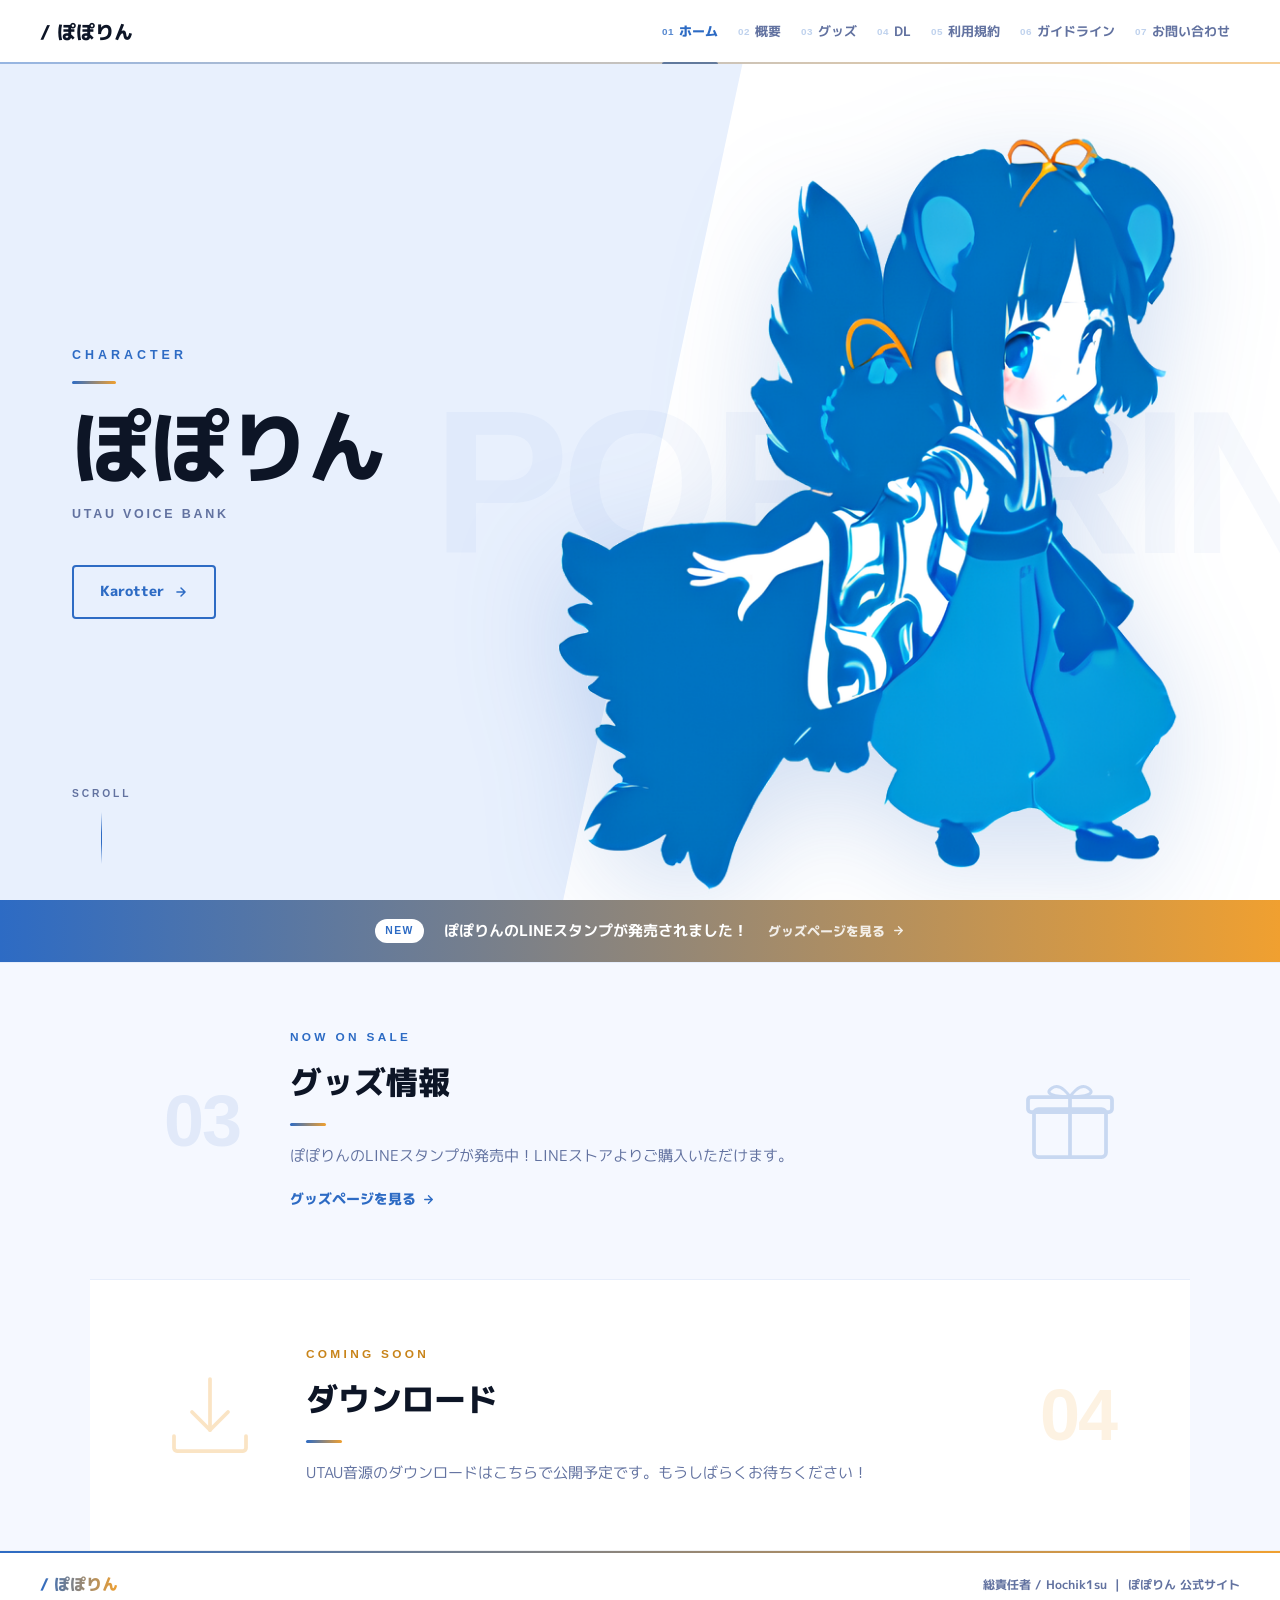
==== commit 238cbd8d: "LINEスタンプ発売告知：グッズページ実装・ホームバナー追加 - グッズページ（scene-goods）を実装：LINEスタンプカード（分割レイアウト） - ホームにお知らせバナー（notice-ba" ====
--- a/index.html
+++ b/index.html
@@ -4,11 +4,21 @@
     <meta charset="UTF-8">
     <meta name="viewport" content="width=device-width, initial-scale=1.0">
     <link rel="icon" href="favicon.ico">
-    <meta http-equiv="Cache-Control" content="no-cache, no-store, must-revalidate">
-    <meta http-equiv="Pragma" content="no-cache">
-    <meta http-equiv="Expires" content="0">
     <title>ぽぽりん 公式サイト</title>
-    <link rel="stylesheet" href="style.css?v=20260510b">
+    <meta name="description" content="岐阜県の穂々神社に住む巫女さんキャラクター「ぽぽりん」の公式サイト！音源配布・画像ダウンロード・利用規約など盛りだくさん♪">
+    <link rel="canonical" href="https://poporin.net/">
+    <!-- OGP -->
+    <meta property="og:type" content="website">
+    <meta property="og:title" content="ぽぽりん 公式サイト">
+    <meta property="og:description" content="岐阜県の穂々神社に住む巫女さんキャラクター「ぽぽりん」の公式サイト！音源配布・画像ダウンロード・利用規約など盛りだくさん♪">
+    <meta property="og:url" content="https://poporin.net/">
+    <meta property="og:image" content="https://poporin.net/画像/ぽぽりんロゴ透過.png">
+    <meta property="og:locale" content="ja_JP">
+    <meta name="twitter:card" content="summary_large_image">
+    <meta name="twitter:title" content="ぽぽりん 公式サイト">
+    <meta name="twitter:description" content="岐阜県の穂々神社に住む巫女さんキャラクター「ぽぽりん」の公式サイト！音源配布・画像ダウンロード・利用規約など盛りだくさん♪">
+    <meta name="twitter:image" content="https://poporin.net/画像/ぽぽりんロゴ透過.png">
+    <link rel="stylesheet" href="style.css?v=20260723">
     <link rel="preconnect" href="https://fonts.googleapis.com">
     <link rel="preconnect" href="https://fonts.gstatic.com" crossorigin>
     <link href="https://fonts.googleapis.com/css2?family=Barlow+Condensed:wght@700;800&family=M+PLUS+1p:wght@400;700;800&display=swap" rel="stylesheet">
@@ -96,6 +106,16 @@
                 </div>
             </div>
 
+            <!-- お知らせバナー -->
+            <a href="#goods" class="notice-bar scroll-reveal">
+                <span class="notice-bar__badge">NEW</span>
+                <span class="notice-bar__text">ぽぽりんのLINEスタンプが発売されました！</span>
+                <span class="notice-bar__arrow" aria-hidden="true">
+                    グッズページを見る
+                    <svg width="13" height="13" viewBox="0 0 24 24" fill="none" stroke="currentColor" stroke-width="2.5" stroke-linecap="round" stroke-linejoin="round"><path d="M5 12h14M12 5l7 7-7 7"/></svg>
+                </span>
+            </a>
+
             <!-- ホームスクロールセクション -->
             <div class="home-sections">
 
@@ -104,10 +124,14 @@
                         <span class="home-section__num" aria-hidden="true">03</span>
                     </div>
                     <div class="home-section__body">
-                        <span class="home-section__en">COMING SOON</span>
+                        <span class="home-section__en">NOW ON SALE</span>
                         <h2 class="home-section__title">グッズ情報</h2>
                         <div class="home-section__rule"></div>
-                        <p class="home-section__text">ぽぽりんグッズの情報はこちらで公開予定です。お楽しみに！</p>
+                        <p class="home-section__text">ぽぽりんのLINEスタンプが発売中！LINEストアよりご購入いただけます。</p>
+                        <a href="#goods" class="home-section__link">
+                            グッズページを見る
+                            <svg width="13" height="13" viewBox="0 0 24 24" fill="none" stroke="currentColor" stroke-width="2.5" stroke-linecap="round" stroke-linejoin="round" aria-hidden="true"><path d="M5 12h14M12 5l7 7-7 7"/></svg>
+                        </a>
                     </div>
                     <svg class="home-section__icon" viewBox="0 0 64 64" fill="none" xmlns="http://www.w3.org/2000/svg" aria-hidden="true">
                         <rect x="8" y="24" width="48" height="32" rx="3" stroke="currentColor" stroke-width="2.5"/>
@@ -200,19 +224,41 @@
         </section>
 
         <!-- グッズ情報ページ -->
-        <section id="page-goods" class="scene scene-empty">
-            <div class="empty">
-                <div class="empty__watermark" aria-hidden="true">GOODS</div>
-                <svg class="empty__svg" viewBox="0 0 64 64" fill="none" xmlns="http://www.w3.org/2000/svg" aria-hidden="true">
-                    <rect x="8" y="24" width="48" height="32" rx="3" stroke="currentColor" stroke-width="2.5"/>
-                    <rect x="4" y="16" width="56" height="10" rx="2" stroke="currentColor" stroke-width="2.5"/>
-                    <line x1="32" y1="16" x2="32" y2="56" stroke="currentColor" stroke-width="2.5"/>
-                    <path d="M32 16C32 16 26 6 20 10C14 14 22 16 32 16C32 16 38 6 44 10C50 14 42 16 32 16Z" stroke="currentColor" stroke-width="2" stroke-linejoin="round"/>
-                </svg>
-                <span class="empty__en">COMING SOON</span>
-                <h2 class="empty__title">グッズ情報</h2>
-                <div class="empty__rule"></div>
-                <p class="empty__sub">準備中...</p>
+        <section id="page-goods" class="scene scene-goods">
+            <div class="goods-wrap">
+
+                <header class="scene-header appear-up">
+                    <span class="scene-header__en">GOODS</span>
+                    <h2 class="scene-header__title">グッズ情報</h2>
+                    <div class="scene-header__rule"></div>
+                </header>
+
+                <div class="goods-stamp appear-up">
+
+                    <!-- 左：ビジュアルパネル（斜めカット） -->
+                    <div class="goods-stamp__visual">
+                        <span class="goods-stamp__big-num" aria-hidden="true">01</span>
+                        <div class="goods-stamp__icon" role="img" aria-label="ぽぽりん LINEスタンプ"></div>
+                        <span class="goods-stamp__visual-en">LINE STICKERS</span>
+                    </div>
+
+                    <!-- 右：コンテンツ -->
+                    <div class="goods-stamp__content">
+                        <span class="goods-stamp__badge">NEW RELEASE</span>
+                        <h3 class="goods-stamp__name">ぽぽりん LINEスタンプ</h3>
+                        <div class="goods-stamp__rule"></div>
+                        <p class="goods-stamp__desc">
+                            ぽぽりんのLINEスタンプがついに登場！<br>
+                            いつものトークをぽぽりんと一緒に盛り上げよう♪
+                        </p>
+                        <a href="https://store.line.me/stickershop/product/35299947" class="goods-stamp__btn" target="_blank" rel="noopener noreferrer">
+                            <span>LINEストアで購入する</span>
+                            <svg width="14" height="14" viewBox="0 0 24 24" fill="none" stroke="currentColor" stroke-width="2.5" stroke-linecap="round" stroke-linejoin="round" aria-hidden="true"><path d="M5 12h14M12 5l7 7-7 7"/></svg>
+                        </a>
+                    </div>
+
+                </div>
+
             </div>
         </section>
 
@@ -220,6 +266,28 @@
         <section id="page-download" class="scene scene-download">
             <div class="dl-page-wrap">
 
+                <!-- 音源配布セクション -->
+                <header class="scene-header appear-up">
+                    <span class="scene-header__en">VOICE BANK DOWNLOAD</span>
+                    <h2 class="scene-header__title">音源配布</h2>
+                    <div class="scene-header__rule"></div>
+                </header>
+
+                <div class="dl-voice-wait appear-up">
+                    <div class="dl-voice-wait__icon" aria-hidden="true">
+                        <svg viewBox="0 0 48 48" fill="none" xmlns="http://www.w3.org/2000/svg">
+                            <circle cx="24" cy="24" r="20" stroke="currentColor" stroke-width="2.5"/>
+                            <line x1="24" y1="14" x2="24" y2="26" stroke="currentColor" stroke-width="2.5" stroke-linecap="round"/>
+                            <circle cx="24" cy="33" r="1.5" fill="currentColor"/>
+                        </svg>
+                    </div>
+                    <p class="dl-voice-wait__title">公開準備中</p>
+                    <p class="dl-voice-wait__text">ぽぽりんUTAU音源は現在準備中です。<br>公開までしばらくお待ちください。</p>
+                </div>
+
+                <div class="dl-section-sep appear-up"></div>
+
+                <!-- 画像ダウンロードセクション -->
                 <header class="scene-header appear-up">
                     <span class="scene-header__en">IMAGE DOWNLOAD</span>
                     <h2 class="scene-header__title">画像ダウンロード</h2>
@@ -505,6 +573,6 @@
         <span class="kv-footer__copy">総責任者 / Hochik1su &nbsp;|&nbsp; ぽぽりん 公式サイト</span>
     </footer>
 
-    <script src="script.js?v=20260510b"></script>
+    <script src="script.js?v=20260723"></script>
 </body>
 </html>
--- a/style.css
+++ b/style.css
@@ -912,6 +912,52 @@
     text-underline-offset: 3px;
 }
 
+.dl-voice-wait {
+    display: flex;
+    flex-direction: column;
+    align-items: center;
+    gap: 12px;
+    padding: 48px 24px;
+    background: var(--p-surface);
+    border-radius: 16px;
+    border: 1.5px dashed rgba(45, 107, 196, 0.25);
+    margin-bottom: 48px;
+    text-align: center;
+}
+
+.dl-voice-wait__icon {
+    color: var(--p-blue);
+    opacity: 0.5;
+    width: 48px;
+    height: 48px;
+}
+
+.dl-voice-wait__icon svg {
+    width: 100%;
+    height: 100%;
+}
+
+.dl-voice-wait__title {
+    font-family: var(--font-en);
+    font-size: 1rem;
+    font-weight: 700;
+    letter-spacing: 0.08em;
+    color: var(--p-blue);
+}
+
+.dl-voice-wait__text {
+    font-size: 0.92rem;
+    color: var(--p-muted);
+    line-height: 1.8;
+}
+
+.dl-section-sep {
+    width: 100%;
+    height: 1px;
+    background: linear-gradient(90deg, transparent, rgba(45, 107, 196, 0.2) 20%, rgba(240, 160, 48, 0.2) 80%, transparent);
+    margin-bottom: 48px;
+}
+
 .dl-card-grid {
     display: grid;
     grid-template-columns: repeat(3, 1fr);
@@ -1535,6 +1581,242 @@
 .kv__swipe-hint {
     display: none; /* デスクトップ非表示 */
 }
+
+/* ===================================================
+   NOTICE BAR（ホームお知らせバナー）
+   =================================================== */
+.notice-bar {
+    display: flex;
+    align-items: center;
+    justify-content: center;
+    gap: 20px;
+    padding: 18px 40px;
+    background: var(--p-grad);
+    text-decoration: none;
+    flex-wrap: wrap;
+    transition: opacity 0.2s;
+}
+
+.notice-bar:hover { opacity: 0.90; }
+
+.notice-bar__badge {
+    font-family: var(--font-en);
+    font-size: 0.65rem;
+    font-weight: 800;
+    letter-spacing: 0.14em;
+    color: var(--p-blue);
+    background: white;
+    padding: 3px 10px;
+    border-radius: 99px;
+    flex-shrink: 0;
+}
+
+.notice-bar__text {
+    font-size: 0.95rem;
+    font-weight: 700;
+    color: white;
+}
+
+.notice-bar__arrow {
+    display: inline-flex;
+    align-items: center;
+    gap: 7px;
+    font-size: 0.82rem;
+    font-weight: 800;
+    color: rgba(255, 255, 255, 0.85);
+    transition: gap 0.25s;
+}
+
+.notice-bar:hover .notice-bar__arrow { gap: 11px; }
+
+/* ===================================================
+   HOME SECTION — リンク追加
+   =================================================== */
+.home-section__link {
+    display: inline-flex;
+    align-items: center;
+    gap: 6px;
+    margin-top: 18px;
+    font-size: 0.88rem;
+    font-weight: 800;
+    color: var(--p-blue);
+    text-decoration: none;
+    padding-bottom: 1px;
+    border-bottom: 2px solid transparent;
+    transition: border-color 0.25s, gap 0.25s;
+}
+
+.home-section__link:hover {
+    border-color: var(--p-blue);
+    gap: 10px;
+}
+
+/* ===================================================
+   GOODS PAGE
+   =================================================== */
+.scene-goods {
+    background: var(--p-bg);
+    padding: 64px 40px 80px;
+}
+
+.goods-wrap {
+    max-width: 880px;
+    margin: 0 auto;
+}
+
+/* カード全体：Chapter と同じ「分割レイアウト」 */
+.goods-stamp {
+    display: flex;
+    background: var(--p-surface);
+    border-radius: 18px;
+    overflow: hidden;
+    box-shadow: 0 6px 40px rgba(13, 21, 38, 0.10);
+    min-height: 380px;
+}
+
+/* ─── 左：ビジュアルパネル ─── */
+.goods-stamp__visual {
+    width: 40%;
+    flex-shrink: 0;
+    background: var(--p-blue-lt);
+    position: relative;
+    display: flex;
+    flex-direction: column;
+    align-items: center;
+    justify-content: center;
+    gap: 18px;
+    /* Chapter の accent と同じ斜めカット（右端を内向きに） */
+    clip-path: polygon(0 0, 100% 0, 84% 100%, 0 100%);
+    padding: 48px 64px 48px 40px;
+}
+
+/* 淡いグラデーションオーバーレイ */
+.goods-stamp__visual::before {
+    content: '';
+    position: absolute;
+    inset: 0;
+    background: linear-gradient(155deg, rgba(45, 107, 196, 0.10) 0%, rgba(240, 160, 48, 0.06) 100%);
+    pointer-events: none;
+}
+
+/* 大きな装飾数字（Chapter の accent-num と同意匠） */
+.goods-stamp__big-num {
+    font-family: var(--font-en);
+    position: absolute;
+    bottom: -16px; left: 4px;
+    font-size: 13rem;
+    font-weight: 800;
+    line-height: 1;
+    color: rgba(45, 107, 196, 0.07);
+    pointer-events: none;
+    user-select: none;
+}
+
+.goods-stamp__icon {
+    width: 210px;
+    aspect-ratio: 1 / 1;
+    background: url(画像/stamp-preview.png) center / contain no-repeat;
+    position: relative;
+    z-index: 1;
+    filter: drop-shadow(0 8px 24px rgba(13, 21, 38, 0.18));
+    pointer-events: none;
+    user-select: none;
+}
+
+/* パネル下部の英字ラベル */
+.goods-stamp__visual-en {
+    font-family: var(--font-en);
+    font-size: 0.66rem;
+    font-weight: 800;
+    letter-spacing: 0.30em;
+    color: var(--p-blue);
+    opacity: 0.60;
+    position: relative;
+    z-index: 1;
+}
+
+/* ─── 右：コンテンツパネル ─── */
+.goods-stamp__content {
+    flex: 1;
+    padding: 52px 48px;
+    display: flex;
+    flex-direction: column;
+    justify-content: center;
+}
+
+/* グラデーションの NEW バッジ */
+.goods-stamp__badge {
+    font-family: var(--font-en);
+    font-size: 0.66rem;
+    font-weight: 800;
+    letter-spacing: 0.14em;
+    color: white;
+    background: var(--p-grad);
+    padding: 5px 14px;
+    border-radius: 99px;
+    display: inline-block;
+    align-self: flex-start;
+    margin-bottom: 24px;
+}
+
+.goods-stamp__name {
+    font-size: 2.4rem;
+    font-weight: 800;
+    line-height: 1.15;
+    letter-spacing: -0.01em;
+    color: var(--p-text);
+    margin-bottom: 18px;
+}
+
+.goods-stamp__rule {
+    width: 44px; height: 3px;
+    background: var(--p-grad);
+    border-radius: 2px;
+    margin-bottom: 20px;
+}
+
+.goods-stamp__desc {
+    font-size: 0.92rem;
+    color: var(--p-muted);
+    line-height: 1.85;
+    margin-bottom: 36px;
+}
+
+.goods-stamp__btn {
+    display: inline-flex;
+    align-items: center;
+    gap: 10px;
+    padding: 14px 36px;
+    border: 2px solid var(--p-blue);
+    color: var(--p-blue);
+    background: transparent;
+    text-decoration: none;
+    border-radius: 4px;
+    font-weight: 800;
+    font-size: 0.95rem;
+    align-self: flex-start;
+    position: relative;
+    overflow: hidden;
+    transition: color 0.35s;
+}
+
+.goods-stamp__btn::before {
+    content: '';
+    position: absolute;
+    inset: 0;
+    background: var(--p-blue);
+    transform: scaleX(0);
+    transform-origin: left;
+    transition: transform 0.38s cubic-bezier(0.22, 1, 0.36, 1);
+    z-index: 0;
+}
+
+.goods-stamp__btn > * { position: relative; z-index: 1; }
+.goods-stamp__btn:hover { color: white; }
+.goods-stamp__btn:hover::before { transform: scaleX(1); }
+
+.goods-stamp__btn svg { transition: transform 0.28s; }
+.goods-stamp__btn:hover svg { transform: translateX(4px); }
 
 /* ===================================================
    RESPONSIVE
@@ -1800,6 +2082,27 @@
 
     /* === FOOTER === */
     .kv-footer { padding: 16px 20px; flex-direction: column; gap: 6px; text-align: center; }
+
+    /* === NOTICE BAR === */
+    .notice-bar { gap: 12px; padding: 16px 24px; }
+    .notice-bar__arrow { display: none; }
+
+    /* === GOODS === */
+    .scene-goods { padding: 40px 20px 56px; }
+    /* 横分割 → 縦積み（上：ビジュアル帯、下：コンテンツ） */
+    .goods-stamp { flex-direction: column; min-height: auto; }
+    .goods-stamp__visual {
+        width: 100%;
+        clip-path: none;
+        height: 200px;
+        padding: 32px 24px;
+        flex-direction: row;
+        gap: 24px;
+    }
+    .goods-stamp__big-num { font-size: 9rem; bottom: -12px; left: 4px; }
+    .goods-stamp__icon { width: 150px; }
+    .goods-stamp__content { padding: 36px 28px 44px; }
+    .goods-stamp__name { font-size: 1.8rem; }
 }
 
 @media (max-width: 480px) {
@@ -1826,4 +2129,11 @@
     .rule-tab-btn__sym { font-size: 1.5rem; }
     .home-section__title { font-size: 1.7rem; }
     .home-section, .home-section--alt { padding: 32px 20px; }
-}
+
+    /* === GOODS（480px） === */
+    .goods-stamp__visual { height: 172px; gap: 16px; }
+    .goods-stamp__icon { width: 120px; }
+    .goods-stamp__content { padding: 28px 20px 36px; }
+    .goods-stamp__name { font-size: 1.6rem; }
+    .goods-stamp__btn { align-self: stretch; justify-content: center; padding: 13px 24px; }
+}
